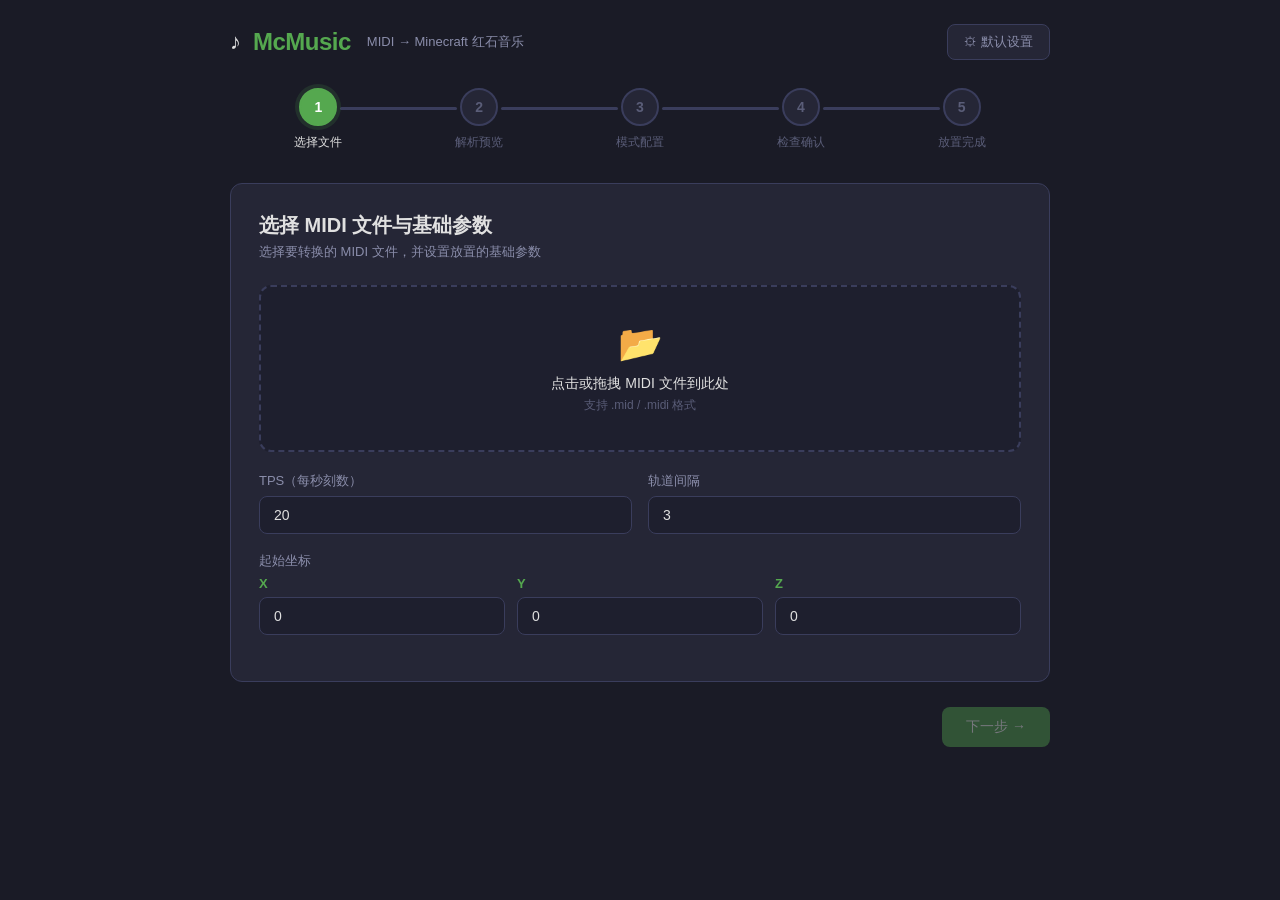
==== web/index.html @ c57c913d "perf&feat: 优化代码结构；增加Web端ui界面" ====
<!DOCTYPE html>
<html lang="zh-CN">
<head>
<meta charset="UTF-8">
<meta name="viewport" content="width=device-width, initial-scale=1.0">
<title>McMusic - MIDI 红石音乐生成器</title>
<style>
  :root {
    --bg: #1A1B26;
    --bg-card: #252636;
    --bg-hover: #2F3045;
    --bg-input: #1E1F2E;
    --primary: #55A84F;
    --primary-hover: #6BC465;
    --primary-dim: #3A7A36;
    --accent: #7AA2F7;
    --text: #E0E0E0;
    --text-secondary: #8A8DAA;
    --text-muted: #5A5D78;
    --border: #3A3D5C;
    --success: #9ECE6A;
    --warning: #E0AF68;
    --error: #F7768E;
    --radius: 12px;
    --radius-sm: 8px;
    --transition: all 0.25s cubic-bezier(0.4, 0, 0.2, 1);
  }

  * { margin: 0; padding: 0; box-sizing: border-box; }

  body {
    font-family: -apple-system, BlinkMacSystemFont, 'Segoe UI', 'PingFang SC', 'Microsoft YaHei', sans-serif;
    background: var(--bg);
    color: var(--text);
    min-height: 100vh;
    overflow-x: hidden;
  }

  .app {
    max-width: 860px;
    margin: 0 auto;
    padding: 24px 20px 40px;
  }

  /* ===== 顶部栏 ===== */
  .topbar {
    display: flex;
    align-items: center;
    justify-content: space-between;
    margin-bottom: 28px;
  }
  .topbar-left { display: flex; align-items: center; gap: 12px; }
  .logo {
    font-size: 24px;
    font-weight: 700;
    color: var(--primary);
    letter-spacing: -0.5px;
  }
  .logo-icon { font-size: 22px; }
  .subtitle {
    font-size: 13px;
    color: var(--text-secondary);
    margin-left: 4px;
  }
  .settings-btn {
    display: flex;
    align-items: center;
    gap: 6px;
    padding: 8px 16px;
    background: var(--bg-card);
    border: 1px solid var(--border);
    border-radius: var(--radius-sm);
    color: var(--text-secondary);
    font-size: 13px;
    cursor: pointer;
    transition: var(--transition);
  }
  .settings-btn:hover {
    background: var(--bg-hover);
    color: var(--text);
    border-color: var(--primary-dim);
  }

  /* ===== 步骤指示器 ===== */
  .stepper {
    display: flex;
    align-items: flex-start;
    justify-content: space-between;
    margin-bottom: 32px;
    padding: 0 8px;
    position: relative;
  }
  .step {
    display: flex;
    flex-direction: column;
    align-items: center;
    gap: 8px;
    flex: 1;
    position: relative;
    z-index: 2;
  }
  .step-circle {
    width: 38px;
    height: 38px;
    border-radius: 50%;
    display: flex;
    align-items: center;
    justify-content: center;
    font-size: 14px;
    font-weight: 600;
    background: var(--bg-card);
    border: 2px solid var(--border);
    color: var(--text-muted);
    transition: var(--transition);
    flex-shrink: 0;
    position: relative;
    z-index: 3;
  }
  .step.active .step-circle {
    background: var(--primary);
    border-color: var(--primary);
    color: #fff;
    box-shadow: 0 0 0 4px rgba(85, 168, 79, 0.15);
  }
  .step.completed .step-circle {
    background: var(--success);
    border-color: var(--success);
    color: var(--bg);
  }
  .step-label {
    font-size: 12px;
    color: var(--text-muted);
    text-align: center;
    transition: var(--transition);
    white-space: nowrap;
  }
  .step.active .step-label { color: var(--text); }
  .step.completed .step-label { color: var(--success); }

  /* 连接线 - 只在圆圈之间，不侵入圆圈 */
  .step-connector {
    position: absolute;
    top: 19px;
    left: calc(50% + 22px);
    right: calc(-50% + 22px);
    height: 3px;
    background: var(--border);
    border-radius: 2px;
    z-index: 1;
    overflow: hidden;
  }
  .step-connector-fill {
    height: 100%;
    width: 0%;
    background: var(--success);
    border-radius: 2px;
    transition: width 0.4s cubic-bezier(0.4, 0, 0.2, 1);
  }
  .step.completed .step-connector-fill { width: 100%; }

  /* ===== 内容卡片 ===== */
  .content-card {
    background: var(--bg-card);
    border-radius: var(--radius);
    border: 1px solid var(--border);
    padding: 28px;
    min-height: 380px;
    position: relative;
    overflow: hidden;
    animation: slideIn 0.35s cubic-bezier(0.4, 0, 0.2, 1);
  }
  @keyframes slideIn {
    from { opacity: 0; transform: translateX(24px); }
    to { opacity: 1; transform: translateX(0); }
  }
  .page-title {
    font-size: 20px;
    font-weight: 700;
    margin-bottom: 4px;
  }
  .page-desc {
    font-size: 13px;
    color: var(--text-secondary);
    margin-bottom: 24px;
  }

  /* ===== 表单元素 ===== */
  .form-group { margin-bottom: 18px; }
  .form-label {
    display: block;
    font-size: 13px;
    color: var(--text-secondary);
    margin-bottom: 6px;
    font-weight: 500;
  }
  .form-input {
    width: 100%;
    padding: 10px 14px;
    background: var(--bg-input);
    border: 1px solid var(--border);
    border-radius: var(--radius-sm);
    color: var(--text);
    font-size: 14px;
    transition: var(--transition);
    outline: none;
  }
  .form-input:focus {
    border-color: var(--primary);
    box-shadow: 0 0 0 3px rgba(85, 168, 79, 0.12);
  }
  .form-input::placeholder { color: var(--text-muted); }
  .form-row {
    display: grid;
    grid-template-columns: 1fr 1fr;
    gap: 16px;
  }
  .coord-row {
    display: flex;
    gap: 12px;
  }
  .coord-item { flex: 1; }
  .coord-item .form-label {
    display: flex;
    align-items: center;
    gap: 4px;
  }
  .coord-axis {
    color: var(--primary);
    font-weight: 700;
  }

  /* ===== 文件上传 ===== */
  .upload-zone {
    border: 2px dashed var(--border);
    border-radius: var(--radius);
    padding: 36px 24px;
    text-align: center;
    cursor: pointer;
    transition: var(--transition);
    background: var(--bg-input);
    margin-bottom: 20px;
  }
  .upload-zone:hover, .upload-zone.dragover {
    border-color: var(--primary);
    background: rgba(85, 168, 79, 0.05);
  }
  .upload-icon { font-size: 36px; margin-bottom: 10px; }
  .upload-text {
    font-size: 14px;
    color: var(--text);
    margin-bottom: 4px;
  }
  .upload-hint {
    font-size: 12px;
    color: var(--text-muted);
  }
  .file-info {
    display: flex;
    align-items: center;
    gap: 10px;
    padding: 12px 16px;
    background: var(--bg-input);
    border-radius: var(--radius-sm);
    border: 1px solid var(--border);
    margin-bottom: 20px;
  }
  .file-icon { font-size: 20px; }
  .file-name {
    flex: 1;
    font-size: 13px;
    color: var(--text);
    overflow: hidden;
    text-overflow: ellipsis;
    white-space: nowrap;
  }
  .file-size { font-size: 12px; color: var(--text-muted); }
  .file-remove {
    background: none;
    border: none;
    color: var(--text-muted);
    cursor: pointer;
    font-size: 16px;
    padding: 4px;
    transition: var(--transition);
  }
  .file-remove:hover { color: var(--error); }

  /* ===== 信息卡片 ===== */
  .info-cards {
    display: grid;
    grid-template-columns: 1fr 1fr;
    gap: 14px;
    margin-bottom: 20px;
  }
  .info-card {
    background: var(--bg-input);
    border-radius: var(--radius-sm);
    padding: 16px;
    border: 1px solid var(--border);
  }
  .info-card-title {
    font-size: 13px;
    font-weight: 600;
    margin-bottom: 10px;
    display: flex;
    align-items: center;
    gap: 6px;
  }
  .info-card-title.midi { color: var(--accent); }
  .info-card-title.block { color: var(--primary); }
  .info-row {
    display: flex;
    justify-content: space-between;
    font-size: 12px;
    padding: 3px 0;
  }
  .info-row-label { color: var(--text-secondary); }
  .info-row-value { color: var(--text); font-weight: 500; }

  /* ===== 模式选择 ===== */
  .mode-cards {
    display: grid;
    grid-template-columns: 1fr 1fr;
    gap: 14px;
    margin-bottom: 16px;
  }
  .mode-card {
    background: var(--bg-input);
    border: 2px solid var(--border);
    border-radius: var(--radius-sm);
    padding: 18px;
    cursor: pointer;
    transition: var(--transition);
  }
  .mode-card:hover {
    border-color: var(--primary-dim);
    background: var(--bg-hover);
  }
  .mode-card.selected {
    border-color: var(--primary);
    background: rgba(85, 168, 79, 0.08);
  }
  .mode-card-title {
    font-size: 15px;
    font-weight: 600;
    margin-bottom: 6px;
    display: flex;
    align-items: center;
    gap: 8px;
  }
  .mode-card.selected .mode-card-title { color: var(--primary); }
  .mode-card-desc {
    font-size: 12px;
    color: var(--text-muted);
    line-height: 1.5;
  }

  /* ===== 开关 ===== */
  .switch-row {
    display: flex;
    align-items: center;
    justify-content: space-between;
    padding: 10px 0;
  }
  .switch-label {
    font-size: 13px;
    color: var(--text-secondary);
  }
  .switch {
    position: relative;
    width: 42px;
    height: 24px;
    background: var(--border);
    border-radius: 12px;
    cursor: pointer;
    transition: var(--transition);
    flex-shrink: 0;
  }
  .switch.on { background: var(--primary); }
  .switch-knob {
    position: absolute;
    top: 3px;
    left: 3px;
    width: 18px;
    height: 18px;
    background: #fff;
    border-radius: 50%;
    transition: var(--transition);
  }
  .switch.on .switch-knob { left: 21px; }

  /* ===== 检查列表 ===== */
  .check-list {
    background: var(--bg-input);
    border-radius: var(--radius-sm);
    border: 1px solid var(--border);
    padding: 8px 16px;
    margin-bottom: 16px;
  }
  .check-item {
    display: flex;
    align-items: center;
    gap: 10px;
    padding: 10px 0;
    border-bottom: 1px solid var(--border);
  }
  .check-item:last-child { border-bottom: none; }
  .check-icon {
    width: 22px;
    height: 22px;
    display: flex;
    align-items: center;
    justify-content: center;
    font-size: 14px;
    flex-shrink: 0;
  }
  .check-icon.pending { color: var(--warning); animation: pulse 1.2s infinite; }
  .check-icon.success { color: var(--success); }
  .check-icon.error { color: var(--error); }
  .check-icon.skip { color: var(--text-muted); }
  @keyframes pulse {
    0%, 100% { opacity: 1; }
    50% { opacity: 0.4; }
  }
  .check-name {
    flex: 1;
    font-size: 13px;
    color: var(--text-secondary);
  }
  .check-item.done .check-name { color: var(--text); }
  .check-detail { font-size: 11px; color: var(--text-muted); }

  /* ===== 摘要卡 ===== */
  .summary-card {
    background: var(--bg-input);
    border-radius: var(--radius-sm);
    border: 1px solid var(--border);
    padding: 14px 16px;
    margin-bottom: 16px;
  }
  .summary-title {
    font-size: 13px;
    font-weight: 600;
    color: var(--primary);
    margin-bottom: 8px;
  }
  .summary-row {
    display: flex;
    font-size: 12px;
    padding: 2px 0;
  }
  .summary-label { color: var(--text-secondary); width: 90px; flex-shrink: 0; }
  .summary-value { color: var(--text); }

  /* ===== 进度 ===== */
  .progress-bar {
    width: 100%;
    height: 10px;
    background: var(--bg-input);
    border-radius: 5px;
    overflow: hidden;
    margin-bottom: 8px;
  }
  .progress-fill {
    height: 100%;
    background: linear-gradient(90deg, var(--primary), var(--success));
    border-radius: 5px;
    width: 0%;
    transition: width 0.3s ease;
  }
  .progress-text {
    text-align: right;
    font-size: 13px;
    font-weight: 600;
    color: var(--primary);
    margin-bottom: 18px;
  }

  /* ===== 日志 ===== */
  .log-box {
    background: #0D0E16;
    border-radius: var(--radius-sm);
    border: 1px solid var(--border);
    padding: 12px 14px;
    height: 180px;
    overflow-y: auto;
    font-family: 'Consolas', 'Monaco', monospace;
    font-size: 12px;
    line-height: 1.6;
    margin-bottom: 16px;
  }
  .log-line { color: var(--text-secondary); }
  .log-line.info { color: var(--accent); }
  .log-line.success { color: var(--success); }
  .log-line.error { color: var(--error); }
  .log-line.warn { color: var(--warning); }
  .log-box::-webkit-scrollbar { width: 6px; }
  .log-box::-webkit-scrollbar-track { background: transparent; }
  .log-box::-webkit-scrollbar-thumb { background: var(--border); border-radius: 3px; }

  /* ===== 结果卡 ===== */
  .result-card {
    background: rgba(158, 206, 106, 0.08);
    border: 1px solid var(--success);
    border-radius: var(--radius-sm);
    padding: 16px;
    margin-bottom: 16px;
    animation: fadeIn 0.4s ease;
  }
  .result-card.error {
    background: rgba(247, 118, 142, 0.08);
    border-color: var(--error);
  }
  @keyframes fadeIn {
    from { opacity: 0; transform: translateY(8px); }
    to { opacity: 1; transform: translateY(0); }
  }
  .result-title {
    font-size: 15px;
    font-weight: 600;
    color: var(--success);
    margin-bottom: 8px;
  }
  .result-card.error .result-title { color: var(--error); }
  .result-text {
    font-size: 13px;
    color: var(--text-secondary);
    line-height: 1.6;
  }

  /* ===== 加载状态 ===== */
  .loading-state {
    display: flex;
    flex-direction: column;
    align-items: center;
    justify-content: center;
    padding: 40px 20px;
  }
  .spinner {
    width: 36px;
    height: 36px;
    border: 3px solid var(--border);
    border-top-color: var(--primary);
    border-radius: 50%;
    animation: spin 0.8s linear infinite;
    margin-bottom: 14px;
  }
  @keyframes spin { to { transform: rotate(360deg); } }
  .loading-text {
    font-size: 14px;
    color: var(--text-secondary);
  }

  /* ===== 底部导航 ===== */
  .nav-bar {
    display: flex;
    justify-content: space-between;
    align-items: center;
    margin-top: 24px;
  }
  .btn {
    padding: 11px 24px;
    border-radius: var(--radius-sm);
    font-size: 14px;
    font-weight: 500;
    cursor: pointer;
    transition: var(--transition);
    border: none;
    display: inline-flex;
    align-items: center;
    gap: 6px;
  }
  .btn-secondary {
    background: var(--bg-card);
    color: var(--text);
    border: 1px solid var(--border);
  }
  .btn-secondary:hover:not(:disabled) {
    background: var(--bg-hover);
    border-color: var(--text-muted);
  }
  .btn-primary {
    background: var(--primary);
    color: #fff;
  }
  .btn-primary:hover:not(:disabled) {
    background: var(--primary-hover);
    transform: translateY(-1px);
    box-shadow: 0 4px 12px rgba(85, 168, 79, 0.3);
  }
  .btn:disabled {
    opacity: 0.4;
    cursor: not-allowed;
  }

  /* ===== 设置抽屉 ===== */
  .drawer-overlay {
    position: fixed;
    inset: 0;
    background: rgba(0, 0, 0, 0.5);
    z-index: 100;
    opacity: 0;
    visibility: hidden;
    transition: var(--transition);
  }
  .drawer-overlay.open {
    opacity: 1;
    visibility: visible;
  }
  .drawer {
    position: fixed;
    top: 0;
    right: 0;
    width: 400px;
    max-width: 90vw;
    height: 100vh;
    background: var(--bg-card);
    border-left: 1px solid var(--border);
    z-index: 101;
    transform: translateX(100%);
    transition: transform 0.3s cubic-bezier(0.4, 0, 0.2, 1);
    display: flex;
    flex-direction: column;
  }
  .drawer.open { transform: translateX(0); }
  .drawer-header {
    display: flex;
    align-items: center;
    justify-content: space-between;
    padding: 20px 24px;
    border-bottom: 1px solid var(--border);
  }
  .drawer-title {
    font-size: 18px;
    font-weight: 700;
  }
  .drawer-close {
    background: none;
    border: none;
    color: var(--text-muted);
    font-size: 22px;
    cursor: pointer;
    padding: 4px 8px;
    transition: var(--transition);
  }
  .drawer-close:hover { color: var(--text); }
  .drawer-body {
    flex: 1;
    overflow-y: auto;
    padding: 20px 24px;
  }
  .drawer-footer {
    padding: 16px 24px;
    border-top: 1px solid var(--border);
    display: flex;
    gap: 10px;
  }
  .settings-section {
    margin-bottom: 24px;
  }
  .settings-section-title {
    font-size: 12px;
    font-weight: 600;
    color: var(--primary);
    text-transform: uppercase;
    letter-spacing: 0.5px;
    margin-bottom: 12px;
  }

  /* ===== 提示 ===== */
  .toast {
    position: fixed;
    bottom: 24px;
    left: 50%;
    transform: translateX(-50%) translateY(20px);
    background: var(--bg-card);
    border: 1px solid var(--border);
    border-radius: var(--radius-sm);
    padding: 12px 20px;
    font-size: 13px;
    color: var(--text);
    z-index: 200;
    opacity: 0;
    transition: var(--transition);
    box-shadow: 0 8px 24px rgba(0, 0, 0, 0.3);
  }
  .toast.show {
    opacity: 1;
    transform: translateX(-50%) translateY(0);
  }
  .toast.success { border-color: var(--success); }
  .toast.error { border-color: var(--error); }

  .hidden { display: none !important; }
</style>
</head>
<body>

<div class="app">
  <!-- 顶部栏 -->
  <div class="topbar">
    <div class="topbar-left">
      <span class="logo-icon">♪</span>
      <span class="logo">McMusic</span>
      <span class="subtitle">MIDI → Minecraft 红石音乐</span>
    </div>
    <button class="settings-btn" onclick="openDrawer()">
      ⚙ 默认设置
    </button>
  </div>

  <!-- 步骤指示器 -->
  <div class="stepper" id="stepper"></div>

  <!-- 内容区 -->
  <div id="content"></div>

  <!-- 底部导航 -->
  <div class="nav-bar">
    <button class="btn btn-secondary" id="prevBtn" onclick="prevStep()" style="visibility:hidden">← 上一步</button>
    <button class="btn btn-primary" id="nextBtn" onclick="nextStep()">下一步 →</button>
  </div>
</div>

<!-- 设置抽屉 -->
<div class="drawer-overlay" id="drawerOverlay" onclick="closeDrawer()"></div>
<div class="drawer" id="drawer">
  <div class="drawer-header">
    <span class="drawer-title">⚙ 默认设置</span>
    <button class="drawer-close" onclick="closeDrawer()">×</button>
  </div>
  <div class="drawer-body" id="drawerBody"></div>
  <div class="drawer-footer">
    <button class="btn btn-secondary" style="flex:1" onclick="resetDefaults()">重置</button>
    <button class="btn btn-primary" style="flex:1" onclick="saveDefaults()">保存</button>
  </div>
</div>

<!-- Toast -->
<div class="toast" id="toast"></div>

<script>
// ===================== 状态管理 =====================
const STEPS = ['选择文件', '解析预览', '模式配置', '检查确认', '放置完成'];
const DEFAULT_CONFIG = {
  tps: 20.0, track_gap: 3, sx: 0, sy: 0, sz: 0,
  place_mode: 'rcon', auto_confirm: false,
  rcon_host: '127.0.0.1', rcon_port: 25575, rcon_pwd: '', rcon_auto_unload: true,
  mcfunction_output: 'output.mcfunction'
};

let state = {
  step: 0,
  config: { ...DEFAULT_CONFIG },
  file: null,
  parseResultMap: new Map(),
  parseHash: null,
  midiIsParsed: false,
  placeMode: 'rcon',
  checks: [],
  progress: 0,
  logs: []
};

// 加载 localStorage
function loadConfig() {
  try {
    const saved = localStorage.getItem('mcmusic_defaults');
    if (saved) state.config = { ...DEFAULT_CONFIG, ...JSON.parse(saved) };
  } catch(e) {}
}
loadConfig();

// ===================== 步骤指示器 =====================
function renderStepper() {
  const el = document.getElementById('stepper');
  el.innerHTML = STEPS.map((label, i) => `
    <div class="step ${i < state.step ? 'completed' : ''} ${i === state.step ? 'active' : ''}">
      <div class="step-circle">${i < state.step ? '✓' : i + 1}</div>
      <div class="step-label">${label}</div>
      ${i < STEPS.length - 1 ? '<div class="step-connector"><div class="step-connector-fill"></div></div>' : ''}
    </div>
  `).join('');
}

// ===================== 页面渲染 =====================
function renderPage() {
  const content = document.getElementById('content');
  content.innerHTML = '';
  const card = document.createElement('div');
  card.className = 'content-card';

  switch(state.step) {
    case 0: card.innerHTML = renderStep1(); break;
    case 1: card.innerHTML = renderStep2(); break;
    case 2: card.innerHTML = renderStep3(); break;
    case 3: card.innerHTML = renderStep4(); break;
    case 4: card.innerHTML = renderStep5(); break;
  }
  content.appendChild(card);

  // 页面特定的初始化
  if (state.step === 0) initStep1();
  if (state.step === 1) initStep2();
  if (state.step === 4) initStep5();

  updateNavButtons();
}

function updateNavButtons() {
  const prev = document.getElementById('prevBtn');
  const next = document.getElementById('nextBtn');
  prev.style.visibility = state.step === 0 ? 'hidden' : 'visible';

  if (state.step === STEPS.length - 1) {
    next.textContent = '完成';
    next.disabled = false;
  } else if (state.step === 3) {
    next.textContent = '开始放置 →';
    next.disabled = !state.checks.every(c => c.status !== 'pending');
  } else if (state.step === 0) {
    next.textContent = '下一步 →';
    next.disabled = !state.file;
  } else {
    next.textContent = '下一步 →';
    next.disabled = false;
  }
}

// ===================== 步骤1：文件选择 =====================
function renderStep1() {
  state.midiIsParsed = false;
  const c = state.config;
  return `
    <div class="page-title">选择 MIDI 文件与基础参数</div>
    <div class="page-desc">选择要转换的 MIDI 文件，并设置放置的基础参数</div>

    <div id="uploadArea">
      ${state.file ? `
        <div class="file-info">
          <span class="file-icon">🎵</span>
          <span class="file-name">${state.file.name}</span>
          <span class="file-size">${formatSize(state.file.size)}</span>
          <button class="file-remove" onclick="removeFile()">×</button>
        </div>
      ` : `
        <div class="upload-zone" id="dropZone" onclick="document.getElementById('fileInput').click()">
          <div class="upload-icon">📂</div>
          <div class="upload-text">点击或拖拽 MIDI 文件到此处</div>
          <div class="upload-hint">支持 .mid / .midi 格式</div>
        </div>
        <input type="file" id="fileInput" accept=".mid,.midi" style="display:none">
      `}
    </div>

    <div class="form-row">
      <div class="form-group">
        <label class="form-label">TPS（每秒刻数）</label>
        <input class="form-input" type="number" step="0.1" value="${c.tps}" id="inputTps">
      </div>
      <div class="form-group">
        <label class="form-label">轨道间隔</label>
        <input class="form-input" type="number" value="${c.track_gap}" id="inputTrackGap">
      </div>
    </div>

    <div class="form-group">
      <label class="form-label">起始坐标</label>
      <div class="coord-row">
        <div class="coord-item">
          <label class="form-label"><span class="coord-axis">X</span></label>
          <input class="form-input" type="number" value="${c.sx}" id="inputSx">
        </div>
        <div class="coord-item">
          <label class="form-label"><span class="coord-axis">Y</span></label>
          <input class="form-input" type="number" value="${c.sy}" id="inputSy">
        </div>
        <div class="coord-item">
          <label class="form-label"><span class="coord-axis">Z</span></label>
          <input class="form-input" type="number" value="${c.sz}" id="inputSz">
        </div>
      </div>
    </div>
  `;
}

function initStep1() {
  const dropZone = document.getElementById('dropZone');
  const fileInput = document.getElementById('fileInput');
  if (fileInput) {
    fileInput.addEventListener('change', (e) => {
      if (e.target.files[0]) handleFile(e.target.files[0]);
    });
  }
  if (dropZone) {
    dropZone.addEventListener('dragover', (e) => {
      e.preventDefault();
      dropZone.classList.add('dragover');
    });
    dropZone.addEventListener('dragleave', () => dropZone.classList.remove('dragover'));
    dropZone.addEventListener('drop', (e) => {
      e.preventDefault();
      dropZone.classList.remove('dragover');
      if (e.dataTransfer.files[0]) handleFile(e.dataTransfer.files[0]);
    });
  }
}

function handleFile(file) {
  if (!file.name.match(/\.(mid|midi)$/i)) {
    showToast('请选择 .mid 或 .midi 文件', 'error');
    return;
  }
  state.file = file;
  renderPage();
}

function removeFile() {
  state.file = null;
  renderPage();
}

// ===================== 步骤2：解析预览 =====================
function renderStep2() {
  if (!state.midiIsParsed) {
    return `
      <div class="page-title">解析预览与模式选择</div>
      <div class="page-desc">正在解析 MIDI 文件，请稍候...</div>
      <div class="loading-state">
        <div class="spinner"></div>
        <div class="loading-text">正在解析 MIDI 文件...</div>
      </div>
    `;
  }
  const r = state.parseResultMap.get(state.parseHash);
  return `
    <div class="page-title">解析预览与模式选择</div>
    <div class="page-desc">查看 MIDI 解析结果和方块统计，选择放置模式</div>

    <div class="info-cards">
      <div class="info-card">
        <div class="info-card-title midi">🎵 MIDI 信息</div>
        <div class="info-row"><span class="info-row-label">音乐时长</span><span class="info-row-value">${r.duration} 秒</span></div>
        <div class="info-row"><span class="info-row-label">轨道数</span><span class="info-row-value">${r.tracks}</span></div>
        <div class="info-row"><span class="info-row-label">PPQN</span><span class="info-row-value">${r.ppqn}</span></div>
      </div>
      <div class="info-card">
        <div class="info-card-title block">🧱 方块统计</div>
        <div class="info-row"><span class="info-row-label">方块数量</span><span class="info-row-value">${r.block_count}</span></div>
        <div class="info-row"><span class="info-row-label">起始坐标</span><span class="info-row-value">(${r.start_x}, ${r.start_y}, ${r.start_z})</span></div>
        <div class="info-row"><span class="info-row-label">终点坐标</span><span class="info-row-value">(${r.end_x}, ${r.end_y}, ${r.end_z})</span></div>
      </div>
    </div>

    <div class="form-label" style="margin-bottom:10px">选择放置模式</div>
    <div class="mode-cards">
      <div class="mode-card ${state.placeMode === 'rcon' ? 'selected' : ''}" onclick="selectMode('rcon')">
        <div class="mode-card-title">🖥 RCON 在线放置</div>
        <div class="mode-card-desc">直接连接 Minecraft 服务器，在线实时放置方块</div>
      </div>
      <div class="mode-card ${state.placeMode === 'mcfunction' ? 'selected' : ''}" onclick="selectMode('mcfunction')">
        <div class="mode-card-title">📄 mcfunction 导出</div>
        <div class="mode-card-desc">导出为 .mcfunction 文件，手动在游戏中执行</div>
      </div>
    </div>
  `;
}

async function initStep2() {
  if (state.midiIsParsed) return ;
  console.log('开始解析 MIDI 文件');

  const c = state.config;
  const formData = new FormData();
  formData.append("file", state.file);
  formData.append("tps", c.tps);
  formData.append("sx", c.sx);
  formData.append("sy", c.sy);
  formData.append("sz", c.sz);
  formData.append("track_gap", c.track_gap);

  state.parseHash = await hashFormData(formData);

  if (state.parseResultMap.size > 0 && state.parseResultMap.has(state.parseHash)) {
    state.midiIsParsed = true;
    console.log('使用缓存结果');
    renderPage();
    return ;
  }

  fetch("/api/parse", {
    method: "POST",
    body: formData
  })
    .then(response => {
      if (response.ok) {
        return response.json();
      } else {
          showToast('Midi文件解析失败, 请重试。', 'error');
        throw new Error("请求失败");
      }
    })
    .then(data => {
      state.midiIsParsed = true;
      state.parseResultMap.set(state.parseHash, {
          start_x: data.start_x,
          start_y: data.start_y,
          start_z: data.start_z,
          end_x: data.end_x,
          end_y: data.end_y,
          end_z: data.end_z,
          duration: data.duration,
          tracks: data.tracks,
          ppqn: data.ppqn,
          block_count: data.block_count
      });
      renderPage();
    })
    .catch(error => {
      showToast(error.message, 'error');
    });
}

function selectMode(mode) {
  state.placeMode = mode;
  state.config.place_mode = mode;
  renderPage();
}

// ===================== 步骤3：模式配置 =====================
function renderStep3() {
  const c = state.config;
  if (state.placeMode === 'rcon') {
    return `
      <div class="page-title">RCON 连接配置</div>
      <div class="page-desc">配置 Minecraft 服务器的 RCON 连接参数</div>
      <div class="form-group">
        <label class="form-label">服务器地址</label>
        <input class="form-input" value="${c.rcon_host}" id="inputRconHost">
      </div>
      <div class="form-row">
        <div class="form-group">
          <label class="form-label">RCON 端口</label>
          <input class="form-input" type="number" value="${c.rcon_port}" id="inputRconPort">
        </div>
        <div class="form-group">
          <label class="form-label">RCON 密码</label>
          <input class="form-input" type="password" value="${c.rcon_pwd}" id="inputRconPwd">
        </div>
      </div>
      <div class="switch-row">
        <span class="switch-label">放置后自动卸载区块</span>
        <div class="switch ${c.rcon_auto_unload ? 'on' : ''}" onclick="toggleSwitch('rcon_auto_unload')">
          <div class="switch-knob"></div>
        </div>
      </div>
    `;
  } else {
    return `
      <div class="page-title">mcfunction 导出配置</div>
      <div class="page-desc">配置导出文件的参数</div>
      <div class="form-group">
        <label class="form-label">输出文件名</label>
        <input class="form-input" value="${c.mcfunction_output}" id="inputMcfunctionOutput">
      </div>
      <div style="font-size:12px;color:var(--text-muted);margin-top:8px">
        💡 文件将保存在项目 data/temp/ 目录下
      </div>
    `;
  }
}

function toggleSwitch(key) {
  state.config[key] = !state.config[key];
  renderPage();
}

// ===================== 步骤4：检查确认 =====================
function renderStep4() {
  const checksHTML = state.checks.map(c => `
    <div class="check-item ${c.status !== 'pending' ? 'done' : ''}">
      <div class="check-icon ${c.status}">
        ${c.status === 'pending' ? '⏳' : c.status === 'success' ? '✅' : c.status === 'error' ? '❌' : '⏭'}
      </div>
      <span class="check-name">${c.name}</span>
      ${c.detail ? `<span class="check-detail">${c.detail}</span>` : ''}
    </div>
  `).join('');

  const r = state.parseResultMap || {};
  return `
    <div class="page-title">前置检查与确认</div>
    <div class="page-desc">系统将检查放置条件，请确认后开始放置</div>

    <div class="check-list">${checksHTML}</div>

    <div class="summary-card">
      <div class="summary-title">📋 放置摘要</div>
      <div class="summary-row"><span class="summary-label">文件</span><span class="summary-value">${state.file ? state.file.name : '--'}</span></div>
      <div class="summary-row"><span class="summary-label">模式</span><span class="summary-value">${state.placeMode === 'rcon' ? 'RCON 在线放置' : 'mcfunction 导出'}</span></div>
      <div class="summary-row"><span class="summary-label">方块数量</span><span class="summary-value">${r.block_count || '--'}</span></div>
      <div class="summary-row"><span class="summary-label">TPS</span><span class="summary-value">${state.config.tps}</span></div>
    </div>

    <div class="switch-row">
      <span class="switch-label">自动确认（跳过此步骤直接放置）</span>
      <div class="switch ${state.config.auto_confirm ? 'on' : ''}" onclick="toggleSwitch('auto_confirm')">
        <div class="switch-knob"></div>
      </div>
    </div>
  `;
}

function runChecks() {
  state.checks = [
    { name: 'MIDI 文件解析', status: 'pending', detail: '' },
    { name: '方块序列生成', status: 'pending', detail: '' },
    { name: 'RCON 服务器连接', status: 'pending', detail: '' },
    { name: '放置区域可用性', status: 'pending', detail: '' }
  ];
  renderPage();

  const checks = state.checks;
  checks.forEach((check, i) => {
    setTimeout(() => {
      if (i === 2 && state.placeMode === 'mcfunction') {
        check.status = 'skip';
        check.detail = 'mcfunction 模式无需连接';
      } else {
        check.status = 'success';
      }
      renderPage();
    }, 600 * (i + 1));
  });
}

// ===================== 步骤5：放置进度 =====================
function renderStep5() {
  return `
    <div class="page-title">放置进度</div>
    <div class="page-desc" id="step5Subtitle">正在放置方块，请稍候...</div>

    <div class="progress-bar"><div class="progress-fill" id="progressFill" style="width:${state.progress}%"></div></div>
    <div class="progress-text" id="progressText">${state.progress.toFixed(1)}%</div>

    <div class="form-label" style="margin-bottom:8px">运行日志</div>
    <div class="log-box" id="logBox">
      ${state.logs.map(l => `<div class="log-line ${l.type}">[${l.time}] ${l.msg}</div>`).join('')}
    </div>

    <div id="resultArea"></div>
  `;
}

function initStep5() {
  state.progress = 0;
  state.logs = [];
  startPlacement();
}

function startPlacement() {
  const total = state.parseResultMap ? state.parseResultMap.block_count : 1000;
  addLog('info', `连接服务器 ${state.config.rcon_host}:${state.config.rcon_port}...`);

  setTimeout(() => {
    addLog('success', '连接成功，开始放置方块...');
    addLog('info', `共 ${total} 个方块待放置`);

    let placed = 0;
    const interval = setInterval(() => {
      const batch = Math.floor(Math.random() * 80) + 20;
      placed = Math.min(placed + batch, total);
      state.progress = (placed / total) * 100;

      document.getElementById('progressFill').style.width = state.progress + '%';
      document.getElementById('progressText').textContent = state.progress.toFixed(1) + '%';

      if (placed % 200 < batch) {
        addLog('info', `已放置 ${placed}/${total} (${state.progress.toFixed(1)}%)`);
      }

      if (placed >= total) {
        clearInterval(interval);
        finishPlacement(total);
      }
    }, 150);
  }, 800);
}

function finishPlacement(total) {
  addLog('success', `所有方块放置完成！共 ${total} 个`);
  document.getElementById('step5Subtitle').textContent = '✅ 放置完成！';
  document.getElementById('step5Subtitle').style.color = 'var(--success)';

  const elapsed = (Math.random() * 30 + 10).toFixed(1);
  document.getElementById('resultArea').innerHTML = `
    <div class="result-card">
      <div class="result-title">🎉 放置成功</div>
      <div class="result-text">
        成功放置 ${total} 个方块<br>
        耗时：${elapsed} 秒<br>
        起始坐标：(${state.config.sx}, ${state.config.sy}, ${state.config.sz})
      </div>
    </div>
  `;
  updateNavButtons();
}

function addLog(type, msg) {
  const now = new Date();
  const time = `${now.getHours().toString().padStart(2,'0')}:${now.getMinutes().toString().padStart(2,'0')}:${now.getSeconds().toString().padStart(2,'0')}`;
  state.logs.push({ type, msg, time });
  const logBox = document.getElementById('logBox');
  if (logBox) {
    logBox.innerHTML += `<div class="log-line ${type}">[${time}] ${msg}</div>`;
    logBox.scrollTop = logBox.scrollHeight;
  }
}

// ===================== 导航 =====================
function nextStep() {
  if (state.step === STEPS.length - 1) {
    // 完成，重置
    state.step = 0;
    state.file = null;
    state.parseResultMap = null;
    state.checks = [];
    state.progress = 0;
    state.logs = [];
    renderStepper();
    renderPage();
    return;
  }

  // 收集当前步骤的输入
  collectInputs();

  if (state.step === 0 && !state.file) {
    showToast('请先选择 MIDI 文件', 'error');
    return;
  }

  state.step++;
  renderStepper();
  renderPage();

  if (state.step === 3) runChecks();
}

function prevStep() {
  if (state.step > 0) {
    collectInputs();
    state.step--;
    renderStepper();
    renderPage();
  }
}

function collectInputs() {
  const getVal = (id) => document.getElementById(id)?.value;
  if (state.step === 0) {
    state.config.tps = parseFloat(getVal('inputTps')) || 20;
    state.config.track_gap = parseInt(getVal('inputTrackGap')) || 3;
    state.config.sx = parseInt(getVal('inputSx')) || 0;
    state.config.sy = parseInt(getVal('inputSy')) || 0;
    state.config.sz = parseInt(getVal('inputSz')) || 0;
  }
  if (state.step === 2 && state.placeMode === 'rcon') {
    state.config.rcon_host = getVal('inputRconHost') || '127.0.0.1';
    state.config.rcon_port = parseInt(getVal('inputRconPort')) || 25575;
    state.config.rcon_pwd = getVal('inputRconPwd') || '';
  }
  if (state.step === 2 && state.placeMode === 'mcfunction') {
    state.config.mcfunction_output = getVal('inputMcfunctionOutput') || 'output.mcfunction';
  }
}

// ===================== 设置抽屉 =====================
function openDrawer() {
  document.getElementById('drawer').classList.add('open');
  document.getElementById('drawerOverlay').classList.add('open');
  renderDrawer();
}

function closeDrawer() {
  document.getElementById('drawer').classList.remove('open');
  document.getElementById('drawerOverlay').classList.remove('open');
}

function renderDrawer() {
  const c = state.config;
  document.getElementById('drawerBody').innerHTML = `
    <div class="settings-section">
      <div class="settings-section-title">通用参数</div>
      <div class="form-group">
        <label class="form-label">TPS（每秒刻数）</label>
        <input class="form-input" type="number" step="0.1" value="${c.tps}" id="setTps">
      </div>
      <div class="form-group">
        <label class="form-label">轨道间隔</label>
        <input class="form-input" type="number" value="${c.track_gap}" id="setTrackGap">
      </div>
      <div class="form-group">
        <label class="form-label">起始坐标 X / Y / Z</label>
        <div class="coord-row">
          <input class="form-input" type="number" value="${c.sx}" id="setSx">
          <input class="form-input" type="number" value="${c.sy}" id="setSy">
          <input class="form-input" type="number" value="${c.sz}" id="setSz">
        </div>
      </div>
    </div>

    <div class="settings-section">
      <div class="settings-section-title">放置模式</div>
      <div class="mode-cards" style="grid-template-columns:1fr">
        <div class="mode-card ${c.place_mode === 'rcon' ? 'selected' : ''}" onclick="setDefaultMode('rcon')" style="padding:12px">
          <div class="mode-card-title" style="font-size:13px">🖥 RCON 在线放置</div>
        </div>
        <div class="mode-card ${c.place_mode === 'mcfunction' ? 'selected' : ''}" onclick="setDefaultMode('mcfunction')" style="padding:12px">
          <div class="mode-card-title" style="font-size:13px">📄 mcfunction 导出</div>
        </div>
      </div>
      <div class="switch-row">
        <span class="switch-label">自动确认放置</span>
        <div class="switch ${c.auto_confirm ? 'on' : ''}" onclick="setDefaultSwitch('auto_confirm')">
          <div class="switch-knob"></div>
        </div>
      </div>
    </div>

    <div class="settings-section">
      <div class="settings-section-title">RCON 连接</div>
      <div class="form-group">
        <label class="form-label">服务器地址</label>
        <input class="form-input" value="${c.rcon_host}" id="setRconHost">
      </div>
      <div class="form-row">
        <div class="form-group">
          <label class="form-label">端口</label>
          <input class="form-input" type="number" value="${c.rcon_port}" id="setRconPort">
        </div>
        <div class="form-group">
          <label class="form-label">密码</label>
          <input class="form-input" type="password" value="${c.rcon_pwd}" id="setRconPwd">
        </div>
      </div>
      <div class="switch-row">
        <span class="switch-label">自动卸载区块</span>
        <div class="switch ${c.rcon_auto_unload ? 'on' : ''}" onclick="setDefaultSwitch('rcon_auto_unload')">
          <div class="switch-knob"></div>
        </div>
      </div>
    </div>

    <div class="settings-section">
      <div class="settings-section-title">mcfunction 导出</div>
      <div class="form-group">
        <label class="form-label">输出文件名</label>
        <input class="form-input" value="${c.mcfunction_output}" id="setMcfunctionOutput">
      </div>
    </div>
  `;
}

function setDefaultMode(mode) {
  state.config.place_mode = mode;
  renderDrawer();
}

function setDefaultSwitch(key) {
  state.config[key] = !state.config[key];
  renderDrawer();
}

function saveDefaults() {
  const getVal = (id) => document.getElementById(id)?.value;
  state.config.tps = parseFloat(getVal('setTps')) || 20;
  state.config.track_gap = parseInt(getVal('setTrackGap')) || 3;
  state.config.sx = parseInt(getVal('setSx')) || 0;
  state.config.sy = parseInt(getVal('setSy')) || 0;
  state.config.sz = parseInt(getVal('setSz')) || 0;
  state.config.rcon_host = getVal('setRconHost') || '127.0.0.1';
  state.config.rcon_port = parseInt(getVal('setRconPort')) || 25575;
  state.config.rcon_pwd = getVal('setRconPwd') || '';
  state.config.mcfunction_output = getVal('setMcfunctionOutput') || 'output.mcfunction';

  localStorage.setItem('mcmusic_defaults', JSON.stringify(state.config));
  closeDrawer();
  showToast('默认设置已保存', 'success');
  renderPage();
}

function resetDefaults() {
  state.config = { ...DEFAULT_CONFIG };
  localStorage.removeItem('mcmusic_defaults');
  renderDrawer();
  showToast('已重置为默认值', 'success');
}

// ===================== 工具函数 =====================
function formatSize(bytes) {
  if (bytes < 1024) return bytes + ' B';
  if (bytes < 1024 * 1024) return (bytes / 1024).toFixed(1) + ' KB';
  return (bytes / 1024 / 1024).toFixed(1) + ' MB';
}

/**
 * 计算包含文件的 FormData 完整哈希（SHA-256）
 */
async function hashFormData(formData, options = {}) {
  const {
    sort = false,
    includeFileName = false,
    algorithm = 'SHA-256'
  } = options;

  const items = [];

  // 遍历所有条目（包含同名多值）
  for (const [key, value] of formData.entries()) {
    if (value instanceof File || value instanceof Blob) {
      // 二进制内容：计算文件内容哈希
      const buffer = await value.arrayBuffer();
      const hashBuffer = await crypto.subtle.digest(algorithm, buffer);
      const hashHex = Array.from(new Uint8Array(hashBuffer))
        .map(b => b.toString(16).padStart(2, '0'))
        .join('');

      // 可选：将文件名纳入哈希
      const namePart = includeFileName && value.name ? `:${value.name}` : '';
      items.push([key, `file:${hashHex}${namePart}`]);
    } else {
      // 文本字段：带类型标记避免和文件哈希混淆
      items.push([key, `text:${value}`]);
    }
  }

  // 可选排序
  if (sort) {
    items.sort((a, b) => {
      if (a[0] !== b[0]) return a[0].localeCompare(b[0]);
      return a[1].localeCompare(b[1]);
    });
  }

  // 拼接成最终字符串，计算总哈希
  const finalStr = items.map(([k, v]) => `${k}=${v}`).join('&');
  const encoder = new TextEncoder();
  const finalBuffer = await crypto.subtle.digest(algorithm, encoder.encode(finalStr));

  return Array.from(new Uint8Array(finalBuffer))
    .map(b => b.toString(16).padStart(2, '0'))
    .join('');
}


function showToast(msg, type = '') {
  const toast = document.getElementById('toast');
  toast.textContent = msg;
  toast.className = 'toast ' + type;
  setTimeout(() => toast.classList.add('show'), 10);
  setTimeout(() => toast.classList.remove('show'), 2500);
}

// ===================== 初始化 =====================
renderStepper();
renderPage();
</script>
</body>
</html>
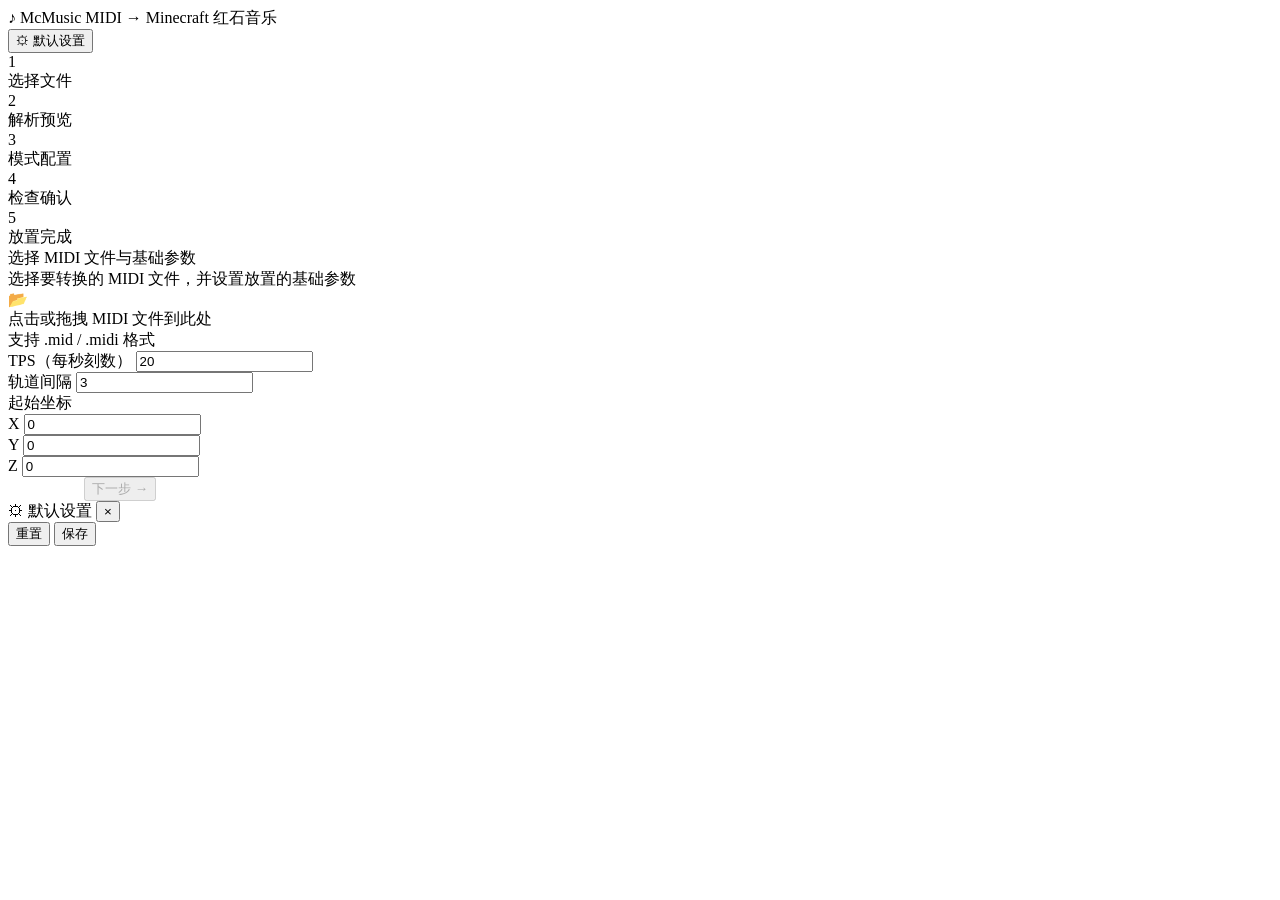
==== commit 753924d6: "petf(Web): 删除冗余代码" ====
--- a/web/index.html
+++ b/web/index.html
@@ -4,695 +4,7 @@
 <meta charset="UTF-8">
 <meta name="viewport" content="width=device-width, initial-scale=1.0">
 <title>McMusic - MIDI 红石音乐生成器</title>
-<style>
-  :root {
-    --bg: #1A1B26;
-    --bg-card: #252636;
-    --bg-hover: #2F3045;
-    --bg-input: #1E1F2E;
-    --primary: #55A84F;
-    --primary-hover: #6BC465;
-    --primary-dim: #3A7A36;
-    --accent: #7AA2F7;
-    --text: #E0E0E0;
-    --text-secondary: #8A8DAA;
-    --text-muted: #5A5D78;
-    --border: #3A3D5C;
-    --success: #9ECE6A;
-    --warning: #E0AF68;
-    --error: #F7768E;
-    --radius: 12px;
-    --radius-sm: 8px;
-    --transition: all 0.25s cubic-bezier(0.4, 0, 0.2, 1);
-  }
-
-  * { margin: 0; padding: 0; box-sizing: border-box; }
-
-  body {
-    font-family: -apple-system, BlinkMacSystemFont, 'Segoe UI', 'PingFang SC', 'Microsoft YaHei', sans-serif;
-    background: var(--bg);
-    color: var(--text);
-    min-height: 100vh;
-    overflow-x: hidden;
-  }
-
-  .app {
-    max-width: 860px;
-    margin: 0 auto;
-    padding: 24px 20px 40px;
-  }
-
-  /* ===== 顶部栏 ===== */
-  .topbar {
-    display: flex;
-    align-items: center;
-    justify-content: space-between;
-    margin-bottom: 28px;
-  }
-  .topbar-left { display: flex; align-items: center; gap: 12px; }
-  .logo {
-    font-size: 24px;
-    font-weight: 700;
-    color: var(--primary);
-    letter-spacing: -0.5px;
-  }
-  .logo-icon { font-size: 22px; }
-  .subtitle {
-    font-size: 13px;
-    color: var(--text-secondary);
-    margin-left: 4px;
-  }
-  .settings-btn {
-    display: flex;
-    align-items: center;
-    gap: 6px;
-    padding: 8px 16px;
-    background: var(--bg-card);
-    border: 1px solid var(--border);
-    border-radius: var(--radius-sm);
-    color: var(--text-secondary);
-    font-size: 13px;
-    cursor: pointer;
-    transition: var(--transition);
-  }
-  .settings-btn:hover {
-    background: var(--bg-hover);
-    color: var(--text);
-    border-color: var(--primary-dim);
-  }
-
-  /* ===== 步骤指示器 ===== */
-  .stepper {
-    display: flex;
-    align-items: flex-start;
-    justify-content: space-between;
-    margin-bottom: 32px;
-    padding: 0 8px;
-    position: relative;
-  }
-  .step {
-    display: flex;
-    flex-direction: column;
-    align-items: center;
-    gap: 8px;
-    flex: 1;
-    position: relative;
-    z-index: 2;
-  }
-  .step-circle {
-    width: 38px;
-    height: 38px;
-    border-radius: 50%;
-    display: flex;
-    align-items: center;
-    justify-content: center;
-    font-size: 14px;
-    font-weight: 600;
-    background: var(--bg-card);
-    border: 2px solid var(--border);
-    color: var(--text-muted);
-    transition: var(--transition);
-    flex-shrink: 0;
-    position: relative;
-    z-index: 3;
-  }
-  .step.active .step-circle {
-    background: var(--primary);
-    border-color: var(--primary);
-    color: #fff;
-    box-shadow: 0 0 0 4px rgba(85, 168, 79, 0.15);
-  }
-  .step.completed .step-circle {
-    background: var(--success);
-    border-color: var(--success);
-    color: var(--bg);
-  }
-  .step-label {
-    font-size: 12px;
-    color: var(--text-muted);
-    text-align: center;
-    transition: var(--transition);
-    white-space: nowrap;
-  }
-  .step.active .step-label { color: var(--text); }
-  .step.completed .step-label { color: var(--success); }
-
-  /* 连接线 - 只在圆圈之间，不侵入圆圈 */
-  .step-connector {
-    position: absolute;
-    top: 19px;
-    left: calc(50% + 22px);
-    right: calc(-50% + 22px);
-    height: 3px;
-    background: var(--border);
-    border-radius: 2px;
-    z-index: 1;
-    overflow: hidden;
-  }
-  .step-connector-fill {
-    height: 100%;
-    width: 0%;
-    background: var(--success);
-    border-radius: 2px;
-    transition: width 0.4s cubic-bezier(0.4, 0, 0.2, 1);
-  }
-  .step.completed .step-connector-fill { width: 100%; }
-
-  /* ===== 内容卡片 ===== */
-  .content-card {
-    background: var(--bg-card);
-    border-radius: var(--radius);
-    border: 1px solid var(--border);
-    padding: 28px;
-    min-height: 380px;
-    position: relative;
-    overflow: hidden;
-    animation: slideIn 0.35s cubic-bezier(0.4, 0, 0.2, 1);
-  }
-  @keyframes slideIn {
-    from { opacity: 0; transform: translateX(24px); }
-    to { opacity: 1; transform: translateX(0); }
-  }
-  .page-title {
-    font-size: 20px;
-    font-weight: 700;
-    margin-bottom: 4px;
-  }
-  .page-desc {
-    font-size: 13px;
-    color: var(--text-secondary);
-    margin-bottom: 24px;
-  }
-
-  /* ===== 表单元素 ===== */
-  .form-group { margin-bottom: 18px; }
-  .form-label {
-    display: block;
-    font-size: 13px;
-    color: var(--text-secondary);
-    margin-bottom: 6px;
-    font-weight: 500;
-  }
-  .form-input {
-    width: 100%;
-    padding: 10px 14px;
-    background: var(--bg-input);
-    border: 1px solid var(--border);
-    border-radius: var(--radius-sm);
-    color: var(--text);
-    font-size: 14px;
-    transition: var(--transition);
-    outline: none;
-  }
-  .form-input:focus {
-    border-color: var(--primary);
-    box-shadow: 0 0 0 3px rgba(85, 168, 79, 0.12);
-  }
-  .form-input::placeholder { color: var(--text-muted); }
-  .form-row {
-    display: grid;
-    grid-template-columns: 1fr 1fr;
-    gap: 16px;
-  }
-  .coord-row {
-    display: flex;
-    gap: 12px;
-  }
-  .coord-item { flex: 1; }
-  .coord-item .form-label {
-    display: flex;
-    align-items: center;
-    gap: 4px;
-  }
-  .coord-axis {
-    color: var(--primary);
-    font-weight: 700;
-  }
-
-  /* ===== 文件上传 ===== */
-  .upload-zone {
-    border: 2px dashed var(--border);
-    border-radius: var(--radius);
-    padding: 36px 24px;
-    text-align: center;
-    cursor: pointer;
-    transition: var(--transition);
-    background: var(--bg-input);
-    margin-bottom: 20px;
-  }
-  .upload-zone:hover, .upload-zone.dragover {
-    border-color: var(--primary);
-    background: rgba(85, 168, 79, 0.05);
-  }
-  .upload-icon { font-size: 36px; margin-bottom: 10px; }
-  .upload-text {
-    font-size: 14px;
-    color: var(--text);
-    margin-bottom: 4px;
-  }
-  .upload-hint {
-    font-size: 12px;
-    color: var(--text-muted);
-  }
-  .file-info {
-    display: flex;
-    align-items: center;
-    gap: 10px;
-    padding: 12px 16px;
-    background: var(--bg-input);
-    border-radius: var(--radius-sm);
-    border: 1px solid var(--border);
-    margin-bottom: 20px;
-  }
-  .file-icon { font-size: 20px; }
-  .file-name {
-    flex: 1;
-    font-size: 13px;
-    color: var(--text);
-    overflow: hidden;
-    text-overflow: ellipsis;
-    white-space: nowrap;
-  }
-  .file-size { font-size: 12px; color: var(--text-muted); }
-  .file-remove {
-    background: none;
-    border: none;
-    color: var(--text-muted);
-    cursor: pointer;
-    font-size: 16px;
-    padding: 4px;
-    transition: var(--transition);
-  }
-  .file-remove:hover { color: var(--error); }
-
-  /* ===== 信息卡片 ===== */
-  .info-cards {
-    display: grid;
-    grid-template-columns: 1fr 1fr;
-    gap: 14px;
-    margin-bottom: 20px;
-  }
-  .info-card {
-    background: var(--bg-input);
-    border-radius: var(--radius-sm);
-    padding: 16px;
-    border: 1px solid var(--border);
-  }
-  .info-card-title {
-    font-size: 13px;
-    font-weight: 600;
-    margin-bottom: 10px;
-    display: flex;
-    align-items: center;
-    gap: 6px;
-  }
-  .info-card-title.midi { color: var(--accent); }
-  .info-card-title.block { color: var(--primary); }
-  .info-row {
-    display: flex;
-    justify-content: space-between;
-    font-size: 12px;
-    padding: 3px 0;
-  }
-  .info-row-label { color: var(--text-secondary); }
-  .info-row-value { color: var(--text); font-weight: 500; }
-
-  /* ===== 模式选择 ===== */
-  .mode-cards {
-    display: grid;
-    grid-template-columns: 1fr 1fr;
-    gap: 14px;
-    margin-bottom: 16px;
-  }
-  .mode-card {
-    background: var(--bg-input);
-    border: 2px solid var(--border);
-    border-radius: var(--radius-sm);
-    padding: 18px;
-    cursor: pointer;
-    transition: var(--transition);
-  }
-  .mode-card:hover {
-    border-color: var(--primary-dim);
-    background: var(--bg-hover);
-  }
-  .mode-card.selected {
-    border-color: var(--primary);
-    background: rgba(85, 168, 79, 0.08);
-  }
-  .mode-card-title {
-    font-size: 15px;
-    font-weight: 600;
-    margin-bottom: 6px;
-    display: flex;
-    align-items: center;
-    gap: 8px;
-  }
-  .mode-card.selected .mode-card-title { color: var(--primary); }
-  .mode-card-desc {
-    font-size: 12px;
-    color: var(--text-muted);
-    line-height: 1.5;
-  }
-
-  /* ===== 开关 ===== */
-  .switch-row {
-    display: flex;
-    align-items: center;
-    justify-content: space-between;
-    padding: 10px 0;
-  }
-  .switch-label {
-    font-size: 13px;
-    color: var(--text-secondary);
-  }
-  .switch {
-    position: relative;
-    width: 42px;
-    height: 24px;
-    background: var(--border);
-    border-radius: 12px;
-    cursor: pointer;
-    transition: var(--transition);
-    flex-shrink: 0;
-  }
-  .switch.on { background: var(--primary); }
-  .switch-knob {
-    position: absolute;
-    top: 3px;
-    left: 3px;
-    width: 18px;
-    height: 18px;
-    background: #fff;
-    border-radius: 50%;
-    transition: var(--transition);
-  }
-  .switch.on .switch-knob { left: 21px; }
-
-  /* ===== 检查列表 ===== */
-  .check-list {
-    background: var(--bg-input);
-    border-radius: var(--radius-sm);
-    border: 1px solid var(--border);
-    padding: 8px 16px;
-    margin-bottom: 16px;
-  }
-  .check-item {
-    display: flex;
-    align-items: center;
-    gap: 10px;
-    padding: 10px 0;
-    border-bottom: 1px solid var(--border);
-  }
-  .check-item:last-child { border-bottom: none; }
-  .check-icon {
-    width: 22px;
-    height: 22px;
-    display: flex;
-    align-items: center;
-    justify-content: center;
-    font-size: 14px;
-    flex-shrink: 0;
-  }
-  .check-icon.pending { color: var(--warning); animation: pulse 1.2s infinite; }
-  .check-icon.success { color: var(--success); }
-  .check-icon.error { color: var(--error); }
-  .check-icon.skip { color: var(--text-muted); }
-  @keyframes pulse {
-    0%, 100% { opacity: 1; }
-    50% { opacity: 0.4; }
-  }
-  .check-name {
-    flex: 1;
-    font-size: 13px;
-    color: var(--text-secondary);
-  }
-  .check-item.done .check-name { color: var(--text); }
-  .check-detail { font-size: 11px; color: var(--text-muted); }
-
-  /* ===== 摘要卡 ===== */
-  .summary-card {
-    background: var(--bg-input);
-    border-radius: var(--radius-sm);
-    border: 1px solid var(--border);
-    padding: 14px 16px;
-    margin-bottom: 16px;
-  }
-  .summary-title {
-    font-size: 13px;
-    font-weight: 600;
-    color: var(--primary);
-    margin-bottom: 8px;
-  }
-  .summary-row {
-    display: flex;
-    font-size: 12px;
-    padding: 2px 0;
-  }
-  .summary-label { color: var(--text-secondary); width: 90px; flex-shrink: 0; }
-  .summary-value { color: var(--text); }
-
-  /* ===== 进度 ===== */
-  .progress-bar {
-    width: 100%;
-    height: 10px;
-    background: var(--bg-input);
-    border-radius: 5px;
-    overflow: hidden;
-    margin-bottom: 8px;
-  }
-  .progress-fill {
-    height: 100%;
-    background: linear-gradient(90deg, var(--primary), var(--success));
-    border-radius: 5px;
-    width: 0%;
-    transition: width 0.3s ease;
-  }
-  .progress-text {
-    text-align: right;
-    font-size: 13px;
-    font-weight: 600;
-    color: var(--primary);
-    margin-bottom: 18px;
-  }
-
-  /* ===== 日志 ===== */
-  .log-box {
-    background: #0D0E16;
-    border-radius: var(--radius-sm);
-    border: 1px solid var(--border);
-    padding: 12px 14px;
-    height: 180px;
-    overflow-y: auto;
-    font-family: 'Consolas', 'Monaco', monospace;
-    font-size: 12px;
-    line-height: 1.6;
-    margin-bottom: 16px;
-  }
-  .log-line { color: var(--text-secondary); }
-  .log-line.info { color: var(--accent); }
-  .log-line.success { color: var(--success); }
-  .log-line.error { color: var(--error); }
-  .log-line.warn { color: var(--warning); }
-  .log-box::-webkit-scrollbar { width: 6px; }
-  .log-box::-webkit-scrollbar-track { background: transparent; }
-  .log-box::-webkit-scrollbar-thumb { background: var(--border); border-radius: 3px; }
-
-  /* ===== 结果卡 ===== */
-  .result-card {
-    background: rgba(158, 206, 106, 0.08);
-    border: 1px solid var(--success);
-    border-radius: var(--radius-sm);
-    padding: 16px;
-    margin-bottom: 16px;
-    animation: fadeIn 0.4s ease;
-  }
-  .result-card.error {
-    background: rgba(247, 118, 142, 0.08);
-    border-color: var(--error);
-  }
-  @keyframes fadeIn {
-    from { opacity: 0; transform: translateY(8px); }
-    to { opacity: 1; transform: translateY(0); }
-  }
-  .result-title {
-    font-size: 15px;
-    font-weight: 600;
-    color: var(--success);
-    margin-bottom: 8px;
-  }
-  .result-card.error .result-title { color: var(--error); }
-  .result-text {
-    font-size: 13px;
-    color: var(--text-secondary);
-    line-height: 1.6;
-  }
-
-  /* ===== 加载状态 ===== */
-  .loading-state {
-    display: flex;
-    flex-direction: column;
-    align-items: center;
-    justify-content: center;
-    padding: 40px 20px;
-  }
-  .spinner {
-    width: 36px;
-    height: 36px;
-    border: 3px solid var(--border);
-    border-top-color: var(--primary);
-    border-radius: 50%;
-    animation: spin 0.8s linear infinite;
-    margin-bottom: 14px;
-  }
-  @keyframes spin { to { transform: rotate(360deg); } }
-  .loading-text {
-    font-size: 14px;
-    color: var(--text-secondary);
-  }
-
-  /* ===== 底部导航 ===== */
-  .nav-bar {
-    display: flex;
-    justify-content: space-between;
-    align-items: center;
-    margin-top: 24px;
-  }
-  .btn {
-    padding: 11px 24px;
-    border-radius: var(--radius-sm);
-    font-size: 14px;
-    font-weight: 500;
-    cursor: pointer;
-    transition: var(--transition);
-    border: none;
-    display: inline-flex;
-    align-items: center;
-    gap: 6px;
-  }
-  .btn-secondary {
-    background: var(--bg-card);
-    color: var(--text);
-    border: 1px solid var(--border);
-  }
-  .btn-secondary:hover:not(:disabled) {
-    background: var(--bg-hover);
-    border-color: var(--text-muted);
-  }
-  .btn-primary {
-    background: var(--primary);
-    color: #fff;
-  }
-  .btn-primary:hover:not(:disabled) {
-    background: var(--primary-hover);
-    transform: translateY(-1px);
-    box-shadow: 0 4px 12px rgba(85, 168, 79, 0.3);
-  }
-  .btn:disabled {
-    opacity: 0.4;
-    cursor: not-allowed;
-  }
-
-  /* ===== 设置抽屉 ===== */
-  .drawer-overlay {
-    position: fixed;
-    inset: 0;
-    background: rgba(0, 0, 0, 0.5);
-    z-index: 100;
-    opacity: 0;
-    visibility: hidden;
-    transition: var(--transition);
-  }
-  .drawer-overlay.open {
-    opacity: 1;
-    visibility: visible;
-  }
-  .drawer {
-    position: fixed;
-    top: 0;
-    right: 0;
-    width: 400px;
-    max-width: 90vw;
-    height: 100vh;
-    background: var(--bg-card);
-    border-left: 1px solid var(--border);
-    z-index: 101;
-    transform: translateX(100%);
-    transition: transform 0.3s cubic-bezier(0.4, 0, 0.2, 1);
-    display: flex;
-    flex-direction: column;
-  }
-  .drawer.open { transform: translateX(0); }
-  .drawer-header {
-    display: flex;
-    align-items: center;
-    justify-content: space-between;
-    padding: 20px 24px;
-    border-bottom: 1px solid var(--border);
-  }
-  .drawer-title {
-    font-size: 18px;
-    font-weight: 700;
-  }
-  .drawer-close {
-    background: none;
-    border: none;
-    color: var(--text-muted);
-    font-size: 22px;
-    cursor: pointer;
-    padding: 4px 8px;
-    transition: var(--transition);
-  }
-  .drawer-close:hover { color: var(--text); }
-  .drawer-body {
-    flex: 1;
-    overflow-y: auto;
-    padding: 20px 24px;
-  }
-  .drawer-footer {
-    padding: 16px 24px;
-    border-top: 1px solid var(--border);
-    display: flex;
-    gap: 10px;
-  }
-  .settings-section {
-    margin-bottom: 24px;
-  }
-  .settings-section-title {
-    font-size: 12px;
-    font-weight: 600;
-    color: var(--primary);
-    text-transform: uppercase;
-    letter-spacing: 0.5px;
-    margin-bottom: 12px;
-  }
-
-  /* ===== 提示 ===== */
-  .toast {
-    position: fixed;
-    bottom: 24px;
-    left: 50%;
-    transform: translateX(-50%) translateY(20px);
-    background: var(--bg-card);
-    border: 1px solid var(--border);
-    border-radius: var(--radius-sm);
-    padding: 12px 20px;
-    font-size: 13px;
-    color: var(--text);
-    z-index: 200;
-    opacity: 0;
-    transition: var(--transition);
-    box-shadow: 0 8px 24px rgba(0, 0, 0, 0.3);
-  }
-  .toast.show {
-    opacity: 1;
-    transform: translateX(-50%) translateY(0);
-  }
-  .toast.success { border-color: var(--success); }
-  .toast.error { border-color: var(--error); }
-
-  .hidden { display: none !important; }
-</style>
+<link rel="stylesheet" href="/css/index.css"></link>
 </head>
 <body>
 
@@ -745,7 +57,7 @@
 const DEFAULT_CONFIG = {
   tps: 20.0, track_gap: 3, sx: 0, sy: 0, sz: 0,
   place_mode: 'rcon', auto_confirm: false,
-  rcon_host: '127.0.0.1', rcon_port: 25575, rcon_pwd: '', rcon_auto_unload: true,
+  rcon_host: '127.0.0.1', rcon_port: 25575, rcon_pwd: '',
   mcfunction_output: 'output.mcfunction'
 };
 
@@ -774,19 +86,34 @@
 // ===================== 步骤指示器 =====================
 function renderStepper() {
   const el = document.getElementById('stepper');
-  el.innerHTML = STEPS.map((label, i) => `
-    <div class="step ${i < state.step ? 'completed' : ''} ${i === state.step ? 'active' : ''}">
-      <div class="step-circle">${i < state.step ? '✓' : i + 1}</div>
-      <div class="step-label">${label}</div>
-      ${i < STEPS.length - 1 ? '<div class="step-connector"><div class="step-connector-fill"></div></div>' : ''}
-    </div>
-  `).join('');
+  el.innerHTML = STEPS.map((label, i) => {
+    let circleContent = i + 1;
+    if (i < state.step) {
+      circleContent = '<svg width="16" height="16" viewBox="0 0 24 24" fill="none" stroke="currentColor" stroke-width="3.5" stroke-linecap="round" stroke-linejoin="round"><path d="M5 13l4 4L19 7"/></svg>';
+    }
+    return `
+      <div class="step ${i < state.step ? 'completed' : ''} ${i === state.step ? 'active' : ''}">
+        <div class="step-circle">${circleContent}</div>
+        <div class="step-label">${label}</div>
+        ${i < STEPS.length - 1 ? '<div class="step-connector"><div class="step-connector-fill"></div></div>' : ''}
+      </div>
+    `;
+  }).join('');
 }
 
 // ===================== 页面渲染 =====================
+let _animTimer = null;
+
 function renderPage() {
   const content = document.getElementById('content');
-  content.innerHTML = '';
+
+  // 立即清理所有正在退出的残留卡片，防止堆叠
+  content.querySelectorAll('.content-card.page-exit').forEach(c => c.remove());
+  if (_animTimer) { clearTimeout(_animTimer); _animTimer = null; }
+
+  // 找到当前活动卡片（排除正在退出的）
+  const oldCard = content.querySelector('.content-card:not(.page-exit)');
+
   const card = document.createElement('div');
   card.className = 'content-card';
 
@@ -797,7 +124,25 @@
     case 3: card.innerHTML = renderStep4(); break;
     case 4: card.innerHTML = renderStep5(); break;
   }
-  content.appendChild(card);
+
+  if (oldCard) {
+    // 固定容器高度，防止新旧卡片高度不同导致跳动
+    const oldHeight = oldCard.offsetHeight;
+    content.style.minHeight = oldHeight + 'px';
+
+    oldCard.classList.add('page-exit');
+    content.appendChild(card);
+    card.classList.add('page-enter');
+
+    _animTimer = setTimeout(() => {
+      oldCard.remove();
+      card.classList.remove('page-enter');
+      content.style.minHeight = '';
+      _animTimer = null;
+    }, 500);
+  } else {
+    content.appendChild(card);
+  }
 
   // 页面特定的初始化
   if (state.step === 0) initStep1();
@@ -912,12 +257,39 @@
     return;
   }
   state.file = file;
-  renderPage();
+  updateUploadArea();
+  updateNavButtons();
 }
 
 function removeFile() {
   state.file = null;
-  renderPage();
+  updateUploadArea();
+  updateNavButtons();
+}
+
+function updateUploadArea() {
+  const area = document.getElementById('uploadArea');
+  if (!area) return;
+  if (state.file) {
+    area.innerHTML = `
+      <div class="file-info">
+        <span class="file-icon">🎵</span>
+        <span class="file-name">${state.file.name}</span>
+        <span class="file-size">${formatSize(state.file.size)}</span>
+        <button class="file-remove" onclick="removeFile()">×</button>
+      </div>
+    `;
+  } else {
+    area.innerHTML = `
+      <div class="upload-zone" id="dropZone" onclick="document.getElementById('fileInput').click()">
+        <div class="upload-icon">📂</div>
+        <div class="upload-text">点击或拖拽 MIDI 文件到此处</div>
+        <div class="upload-hint">支持 .mid / .midi 格式</div>
+      </div>
+      <input type="file" id="fileInput" accept=".mid,.midi" style="display:none">
+    `;
+    initStep1();
+  }
 }
 
 // ===================== 步骤2：解析预览 =====================
@@ -968,7 +340,6 @@
 
 async function initStep2() {
   if (state.midiIsParsed) return ;
-  console.log('开始解析 MIDI 文件');
 
   const c = state.config;
   const formData = new FormData();
@@ -983,8 +354,8 @@
 
   if (state.parseResultMap.size > 0 && state.parseResultMap.has(state.parseHash)) {
     state.midiIsParsed = true;
-    console.log('使用缓存结果');
-    renderPage();
+    console.log('使用缓存Midi解析结果');
+    if (state.step === 1) renderPage();
     return ;
   }
 
@@ -1014,7 +385,8 @@
           ppqn: data.ppqn,
           block_count: data.block_count
       });
-      renderPage();
+      // 仅当用户仍停留在步骤2时才重新渲染，避免产生重复页面
+      if (state.step === 1) renderPage();
     })
     .catch(error => {
       showToast(error.message, 'error');
@@ -1024,7 +396,11 @@
 function selectMode(mode) {
   state.placeMode = mode;
   state.config.place_mode = mode;
-  renderPage();
+  // 仅更新模式卡片选中状态，不触发整页动画
+  document.querySelectorAll('.mode-card').forEach(card => {
+    const isTarget = card.getAttribute('onclick') === `selectMode('${mode}')`;
+    card.classList.toggle('selected', isTarget);
+  });
 }
 
 // ===================== 步骤3：模式配置 =====================
@@ -1048,12 +424,6 @@
           <input class="form-input" type="password" value="${c.rcon_pwd}" id="inputRconPwd">
         </div>
       </div>
-      <div class="switch-row">
-        <span class="switch-label">放置后自动卸载区块</span>
-        <div class="switch ${c.rcon_auto_unload ? 'on' : ''}" onclick="toggleSwitch('rcon_auto_unload')">
-          <div class="switch-knob"></div>
-        </div>
-      </div>
     `;
   } else {
     return `
@@ -1072,22 +442,48 @@
 
 function toggleSwitch(key) {
   state.config[key] = !state.config[key];
-  renderPage();
+  // 直接切换开关样式，不整页重渲染
+  const sw = document.querySelector(`.switch[data-switch-key="${key}"]`);
+  if (sw) sw.classList.toggle('on', state.config[key]);
 }
 
 // ===================== 步骤4：检查确认 =====================
+function getCheckIcon(status) {
+  if (status === 'pending') {
+    return `<svg viewBox="0 0 24 24" fill="none" stroke="currentColor" stroke-width="2.5" stroke-linecap="round">
+      <circle cx="12" cy="12" r="9" stroke-opacity="0.2"/>
+      <path d="M21 12a9 9 0 0 0-9-9"/>
+    </svg>`;
+  }
+  if (status === 'success') {
+    return `<svg viewBox="0 0 24 24" fill="none" stroke="currentColor" stroke-width="2.5" stroke-linecap="round" stroke-linejoin="round">
+      <circle cx="12" cy="12" r="9" fill="currentColor" fill-opacity="0.12" stroke="none"/>
+      <path class="check-tick" d="M8 12.5l3 3 5-6.5"/>
+    </svg>`;
+  }
+  if (status === 'error') {
+    return `<svg viewBox="0 0 24 24" fill="none" stroke="currentColor" stroke-width="2.5" stroke-linecap="round">
+      <circle cx="12" cy="12" r="9" fill="currentColor" fill-opacity="0.12" stroke="none"/>
+      <path d="M9 9l6 6M15 9l-6 6"/>
+    </svg>`;
+  }
+  return `<svg viewBox="0 0 24 24" fill="none" stroke="currentColor" stroke-width="2.5" stroke-linecap="round" stroke-linejoin="round">
+    <path d="M5 12h14M13 6l6 6-6 6"/>
+  </svg>`;
+}
+
 function renderStep4() {
-  const checksHTML = state.checks.map(c => `
-    <div class="check-item ${c.status !== 'pending' ? 'done' : ''}">
-      <div class="check-icon ${c.status}">
-        ${c.status === 'pending' ? '⏳' : c.status === 'success' ? '✅' : c.status === 'error' ? '❌' : '⏭'}
+  const checksHTML = state.checks.map((c, i) => `
+    <div class="check-item ${c.status !== 'pending' ? 'done' : ''}" data-check-index="${i}">
+      <div class="check-icon ${c.status}" id="check-icon-${i}">
+        ${getCheckIcon(c.status)}
       </div>
       <span class="check-name">${c.name}</span>
       ${c.detail ? `<span class="check-detail">${c.detail}</span>` : ''}
     </div>
   `).join('');
 
-  const r = state.parseResultMap || {};
+  const r = state.parseResultMap && state.parseHash ? state.parseResultMap.get(state.parseHash) || {} : {};
   return `
     <div class="page-title">前置检查与确认</div>
     <div class="page-desc">系统将检查放置条件，请确认后开始放置</div>
@@ -1098,17 +494,50 @@
       <div class="summary-title">📋 放置摘要</div>
       <div class="summary-row"><span class="summary-label">文件</span><span class="summary-value">${state.file ? state.file.name : '--'}</span></div>
       <div class="summary-row"><span class="summary-label">模式</span><span class="summary-value">${state.placeMode === 'rcon' ? 'RCON 在线放置' : 'mcfunction 导出'}</span></div>
+      <div class="summary-row"><span class="summary-label">音乐时长</span><span class="summary-value">${r.duration || '--'}</span></div>
+      <div class="summary-row"><span class="summary-label">TPS</span><span class="summary-value">${state.config.tps}</span></div>
       <div class="summary-row"><span class="summary-label">方块数量</span><span class="summary-value">${r.block_count || '--'}</span></div>
-      <div class="summary-row"><span class="summary-label">TPS</span><span class="summary-value">${state.config.tps}</span></div>
+      <div class="summary-row"><span class="summary-label">轨道数</span><span class="summary-value">${r.tracks || '--'}</span></div>
+      <div class="summary-row"><span class="summary-label">起始坐标</span><span class="summary-value">(${r.start_x || '--'}, ${r.start_y || '--'}, ${r.start_z || '--'})</span></div>
+      <div class="summary-row"><span class="summary-label">终止坐标</span><span class="summary-value">(${r.end_x || '--'}, ${r.end_y || '--'}, ${r.end_z || '--'})</span></div>
     </div>
 
     <div class="switch-row">
       <span class="switch-label">自动确认（跳过此步骤直接放置）</span>
-      <div class="switch ${state.config.auto_confirm ? 'on' : ''}" onclick="toggleSwitch('auto_confirm')">
+      <div class="switch ${state.config.auto_confirm ? 'on' : ''}" data-switch-key="auto_confirm" onclick="toggleSwitch('auto_confirm')">
         <div class="switch-knob"></div>
       </div>
     </div>
   `;
+}
+
+function updateCheckItem(index, status, detail) {
+  state.checks[index].status = status;
+  if (detail !== undefined) state.checks[index].detail = detail;
+
+  const iconEl = document.getElementById(`check-icon-${index}`);
+  if (iconEl) {
+    iconEl.className = `check-icon ${status}`;
+    iconEl.innerHTML = getCheckIcon(status);
+  }
+  const itemEl = iconEl ? iconEl.closest('.check-item') : null;
+  if (itemEl && status !== 'pending') {
+    itemEl.classList.add('done');
+  }
+  if (itemEl && detail !== undefined) {
+    let detailEl = itemEl.querySelector('.check-detail');
+    if (detail) {
+      if (!detailEl) {
+        detailEl = document.createElement('span');
+        detailEl.className = 'check-detail';
+        itemEl.appendChild(detailEl);
+      }
+      detailEl.textContent = detail;
+    } else if (detailEl) {
+      detailEl.remove();
+    }
+  }
+  updateNavButtons();
 }
 
 function runChecks() {
@@ -1120,16 +549,13 @@
   ];
   renderPage();
 
-  const checks = state.checks;
-  checks.forEach((check, i) => {
+  state.checks.forEach((check, i) => {
     setTimeout(() => {
       if (i === 2 && state.placeMode === 'mcfunction') {
-        check.status = 'skip';
-        check.detail = 'mcfunction 模式无需连接';
+        updateCheckItem(i, 'skip', 'mcfunction 模式无需连接');
       } else {
-        check.status = 'success';
+        updateCheckItem(i, 'success');
       }
-      renderPage();
     }, 600 * (i + 1));
   });
 }
@@ -1159,7 +585,8 @@
 }
 
 function startPlacement() {
-  const total = state.parseResultMap ? state.parseResultMap.block_count : 1000;
+  const parsed = state.parseResultMap && state.parseHash ? state.parseResultMap.get(state.parseHash) : null;
+  const total = parsed ? parsed.block_count : 1000;
   addLog('info', `连接服务器 ${state.config.rcon_host}:${state.config.rcon_port}...`);
 
   setTimeout(() => {
@@ -1223,7 +650,9 @@
     // 完成，重置
     state.step = 0;
     state.file = null;
-    state.parseResultMap = null;
+    state.parseResultMap = new Map();
+    state.parseHash = null;
+    state.midiIsParsed = false;
     state.checks = [];
     state.progress = 0;
     state.logs = [];
@@ -1342,12 +771,6 @@
         <div class="form-group">
           <label class="form-label">密码</label>
           <input class="form-input" type="password" value="${c.rcon_pwd}" id="setRconPwd">
-        </div>
-      </div>
-      <div class="switch-row">
-        <span class="switch-label">自动卸载区块</span>
-        <div class="switch ${c.rcon_auto_unload ? 'on' : ''}" onclick="setDefaultSwitch('rcon_auto_unload')">
-          <div class="switch-knob"></div>
         </div>
       </div>
     </div>
@@ -1387,7 +810,6 @@
   localStorage.setItem('mcmusic_defaults', JSON.stringify(state.config));
   closeDrawer();
   showToast('默认设置已保存', 'success');
-  renderPage();
 }
 
 function resetDefaults() {
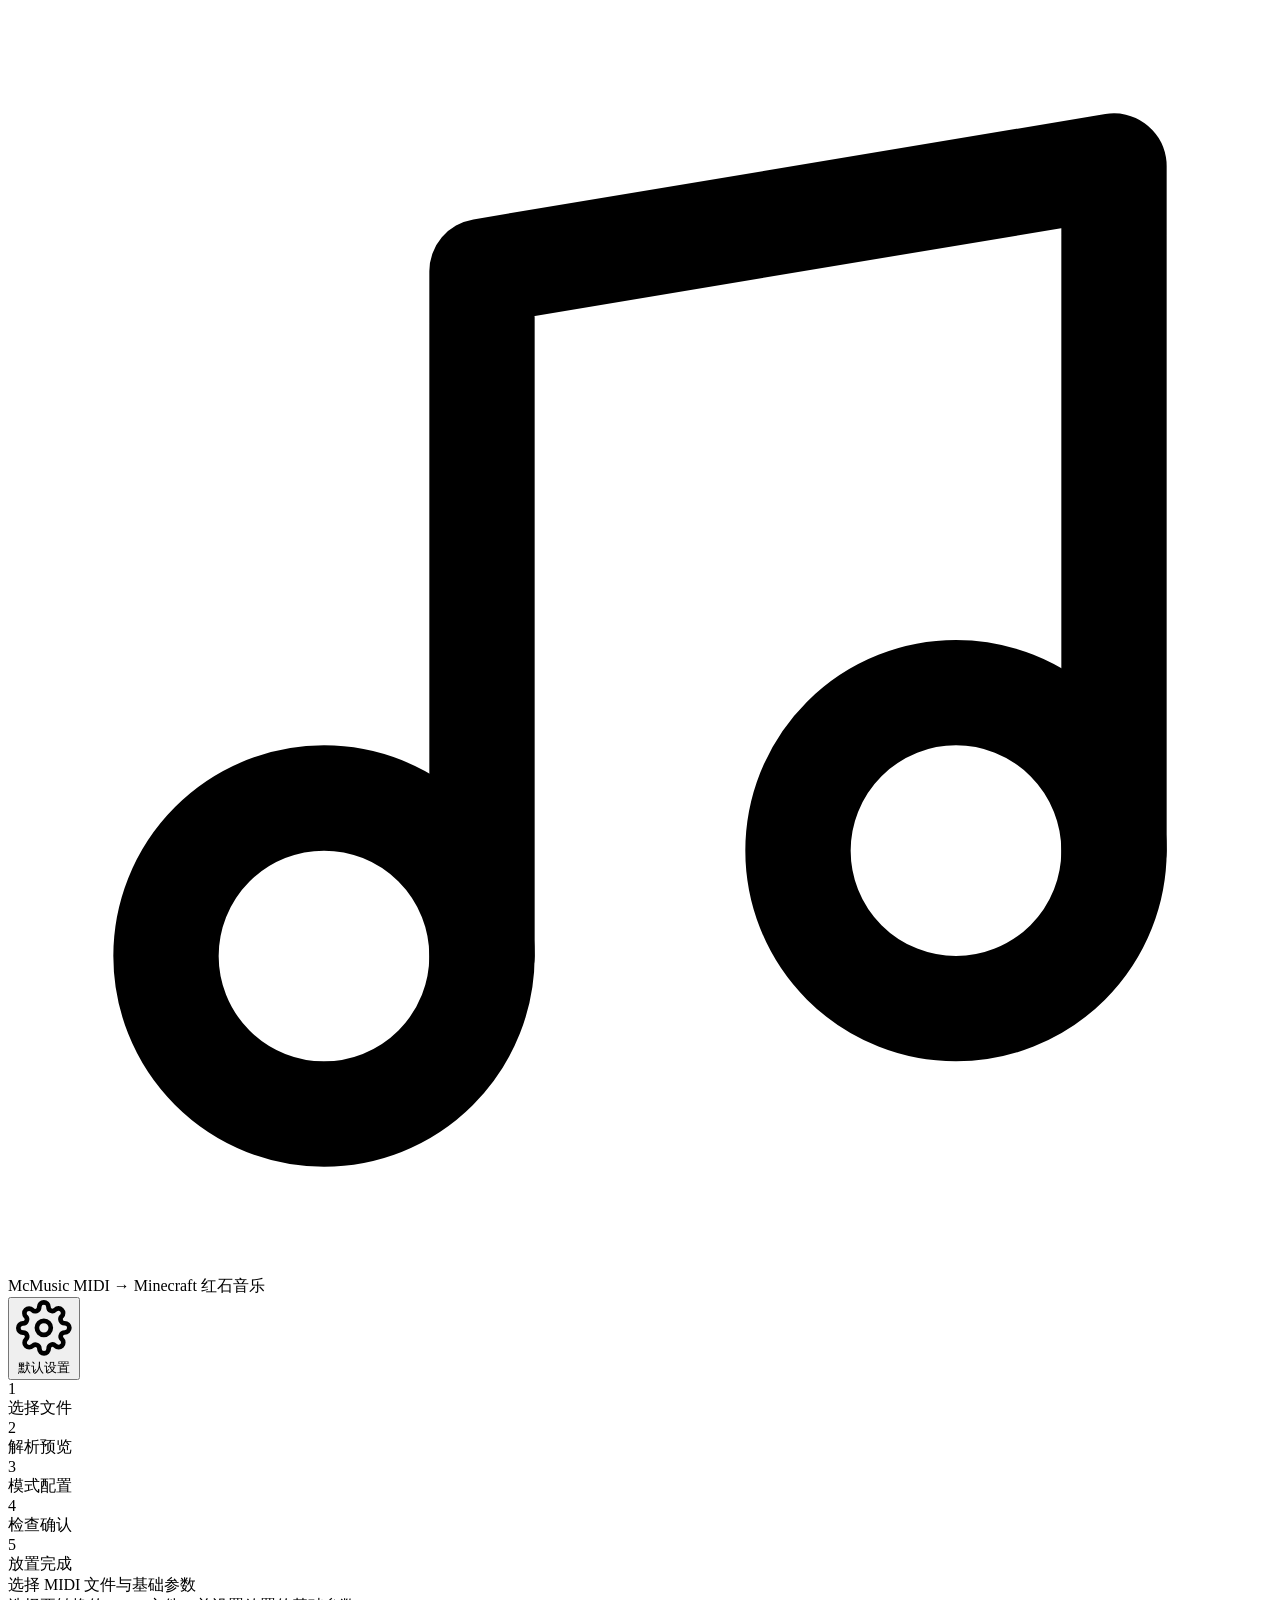
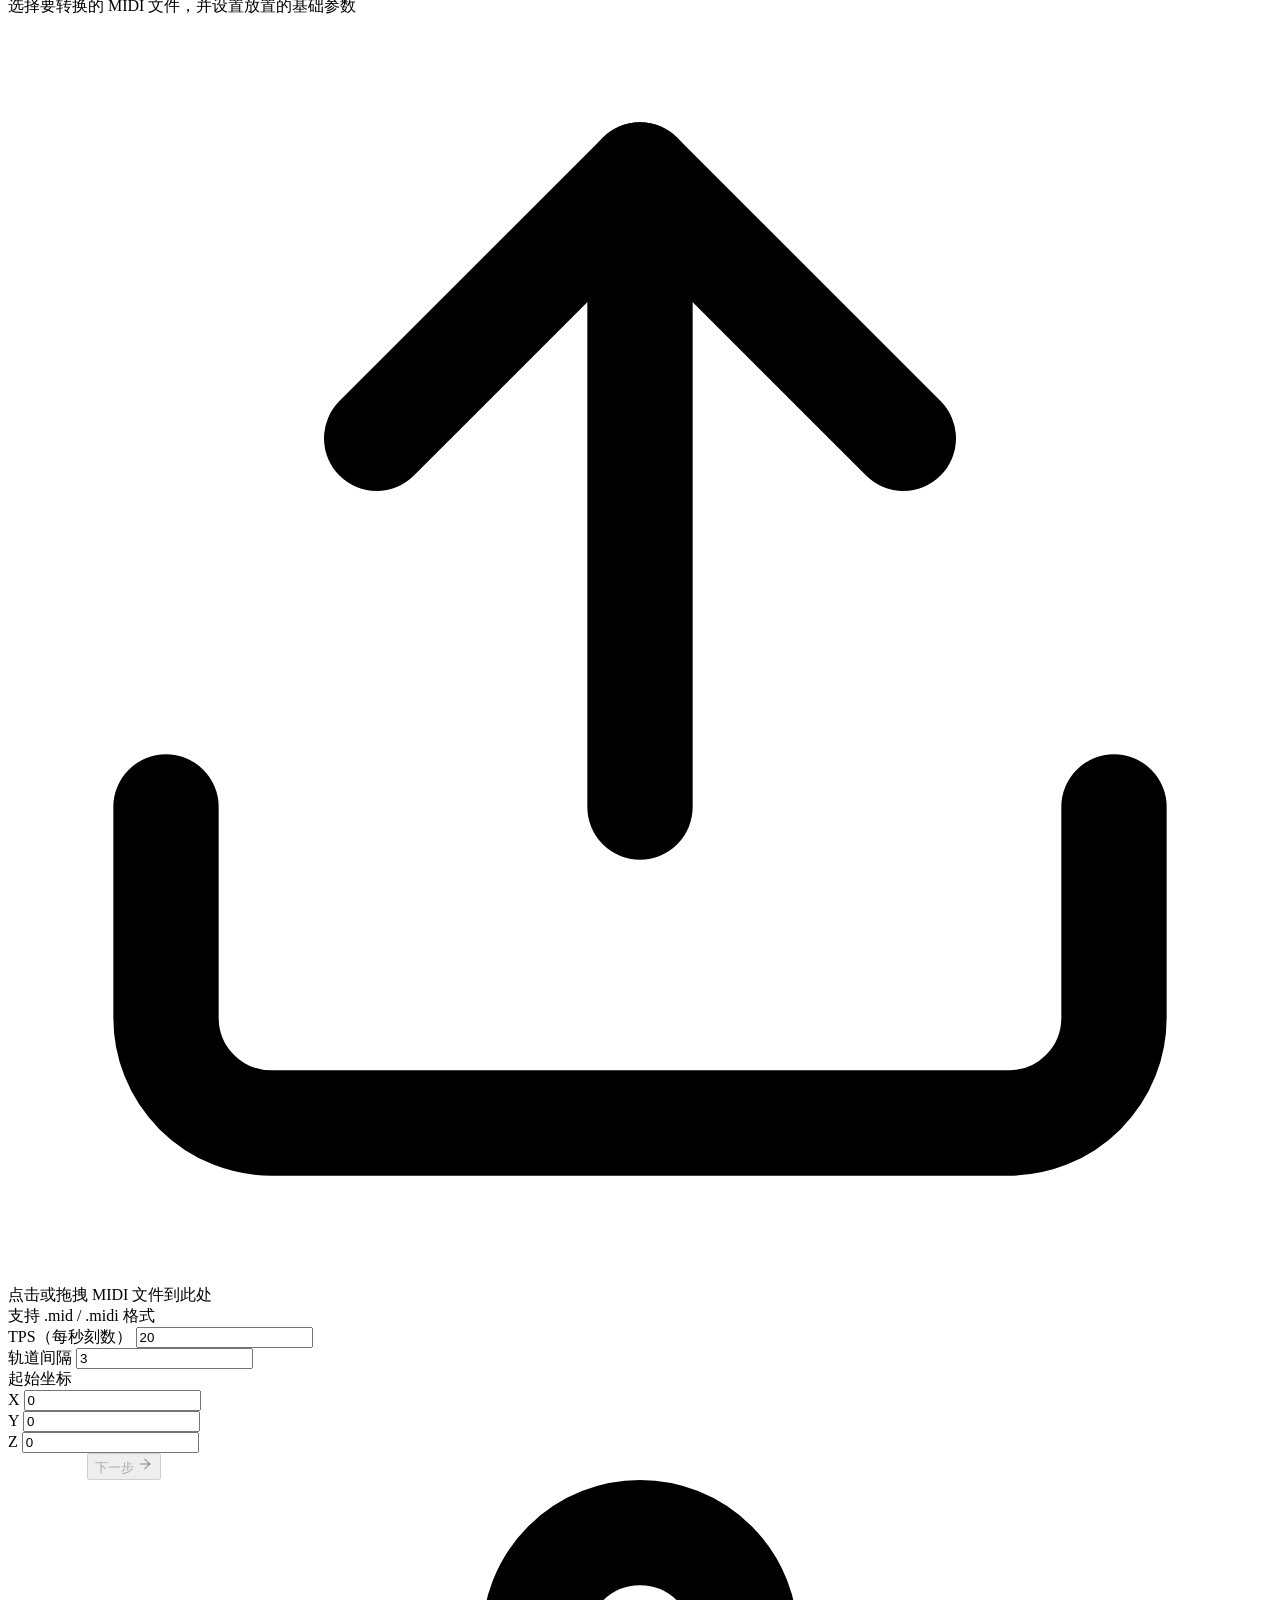
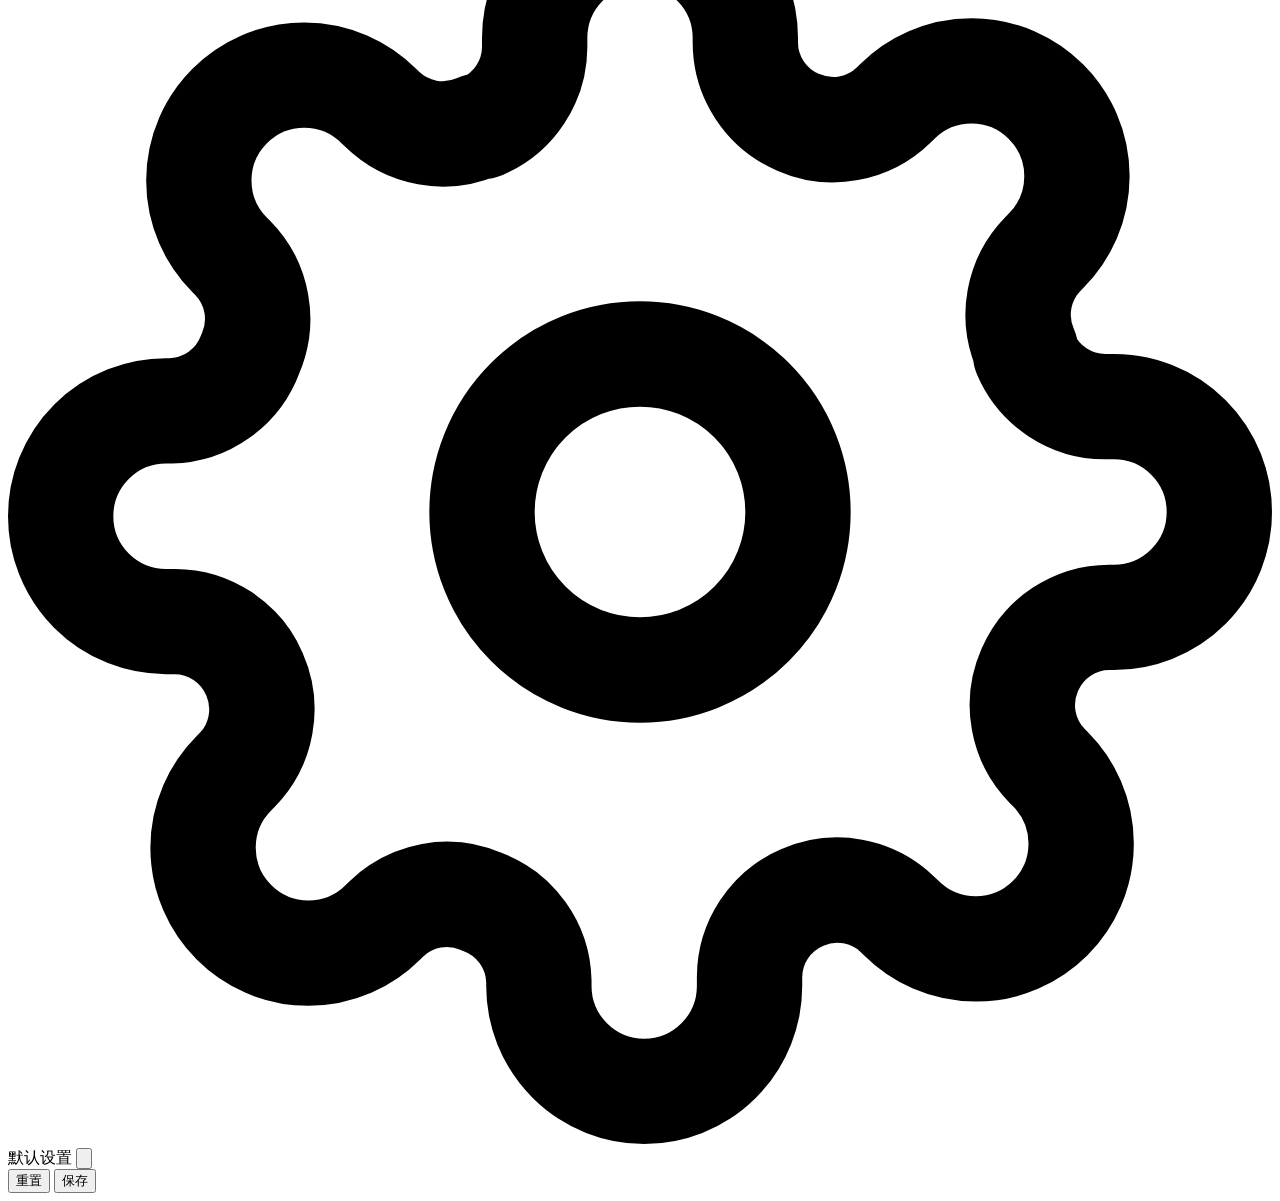
==== commit 39841050: "perf(Web): 添加了平滑效果和SVG图标" ====
--- a/web/index.html
+++ b/web/index.html
@@ -12,12 +12,12 @@
   <!-- 顶部栏 -->
   <div class="topbar">
     <div class="topbar-left">
-      <span class="logo-icon">♪</span>
+      <span class="logo-icon"><svg viewBox="0 0 24 24" fill="none" stroke="currentColor" stroke-width="2" stroke-linecap="round" stroke-linejoin="round"><path d="M9 18V5l12-2v13"/><circle cx="6" cy="18" r="3"/><circle cx="18" cy="16" r="3"/></svg></span>
       <span class="logo">McMusic</span>
       <span class="subtitle">MIDI → Minecraft 红石音乐</span>
     </div>
     <button class="settings-btn" onclick="openDrawer()">
-      ⚙ 默认设置
+      <svg viewBox="0 0 24 24" fill="none" stroke="currentColor" stroke-width="2" stroke-linecap="round" stroke-linejoin="round"><circle cx="12" cy="12" r="3"/><path d="M19.4 15a1.65 1.65 0 0 0 .33 1.82l.06.06a2 2 0 0 1 0 2.83 2 2 0 0 1-2.83 0l-.06-.06a1.65 1.65 0 0 0-1.82-.33 1.65 1.65 0 0 0-1 1.51V21a2 2 0 0 1-2 2 2 2 0 0 1-2-2v-.09A1.65 1.65 0 0 0 9 19.4a1.65 1.65 0 0 0-1.82.33l-.06.06a2 2 0 0 1-2.83 0 2 2 0 0 1 0-2.83l.06-.06a1.65 1.65 0 0 0 .33-1.82 1.65 1.65 0 0 0-1.51-1H3a2 2 0 0 1-2-2 2 2 0 0 1 2-2h.09A1.65 1.65 0 0 0 4.6 9a1.65 1.65 0 0 0-.33-1.82l-.06-.06a2 2 0 0 1 0-2.83 2 2 0 0 1 2.83 0l.06.06a1.65 1.65 0 0 0 1.82.33H9a1.65 1.65 0 0 0 1-1.51V3a2 2 0 0 1 2-2 2 2 0 0 1 2 2v.09a1.65 1.65 0 0 0 1 1.51 1.65 1.65 0 0 0 1.82-.33l.06-.06a2 2 0 0 1 2.83 0 2 2 0 0 1 0 2.83l-.06.06a1.65 1.65 0 0 0-.33 1.82V9a1.65 1.65 0 0 0 1.51 1H21a2 2 0 0 1 2 2 2 2 0 0 1-2 2h-.09a1.65 1.65 0 0 0-1.51 1z"/></svg> 默认设置
     </button>
   </div>
 
@@ -29,8 +29,8 @@
 
   <!-- 底部导航 -->
   <div class="nav-bar">
-    <button class="btn btn-secondary" id="prevBtn" onclick="prevStep()" style="visibility:hidden">← 上一步</button>
-    <button class="btn btn-primary" id="nextBtn" onclick="nextStep()">下一步 →</button>
+    <button class="btn btn-secondary" id="prevBtn" onclick="prevStep()" style="visibility:hidden"><svg viewBox="0 0 24 24" fill="none" stroke="currentColor" stroke-width="2.5" stroke-linecap="round" stroke-linejoin="round" width="16" height="16"><line x1="19" y1="12" x2="5" y2="12"/><polyline points="12 19 5 12 12 5"/></svg> 上一步</button>
+    <button class="btn btn-primary" id="nextBtn" onclick="nextStep()">下一步 <svg viewBox="0 0 24 24" fill="none" stroke="currentColor" stroke-width="2.5" stroke-linecap="round" stroke-linejoin="round" width="16" height="16"><line x1="5" y1="12" x2="19" y2="12"/><polyline points="12 5 19 12 12 19"/></svg></button>
   </div>
 </div>
 
@@ -38,8 +38,8 @@
 <div class="drawer-overlay" id="drawerOverlay" onclick="closeDrawer()"></div>
 <div class="drawer" id="drawer">
   <div class="drawer-header">
-    <span class="drawer-title">⚙ 默认设置</span>
-    <button class="drawer-close" onclick="closeDrawer()">×</button>
+    <span class="drawer-title"><svg viewBox="0 0 24 24" fill="none" stroke="currentColor" stroke-width="2" stroke-linecap="round" stroke-linejoin="round"><circle cx="12" cy="12" r="3"/><path d="M19.4 15a1.65 1.65 0 0 0 .33 1.82l.06.06a2 2 0 0 1 0 2.83 2 2 0 0 1-2.83 0l-.06-.06a1.65 1.65 0 0 0-1.82-.33 1.65 1.65 0 0 0-1 1.51V21a2 2 0 0 1-2 2 2 2 0 0 1-2-2v-.09A1.65 1.65 0 0 0 9 19.4a1.65 1.65 0 0 0-1.82.33l-.06.06a2 2 0 0 1-2.83 0 2 2 0 0 1 0-2.83l.06-.06a1.65 1.65 0 0 0 .33-1.82 1.65 1.65 0 0 0-1.51-1H3a2 2 0 0 1-2-2 2 2 0 0 1 2-2h.09A1.65 1.65 0 0 0 4.6 9a1.65 1.65 0 0 0-.33-1.82l-.06-.06a2 2 0 0 1 0-2.83 2 2 0 0 1 2.83 0l.06.06a1.65 1.65 0 0 0 1.82.33H9a1.65 1.65 0 0 0 1-1.51V3a2 2 0 0 1 2-2 2 2 0 0 1 2 2v.09a1.65 1.65 0 0 0 1 1.51 1.65 1.65 0 0 0 1.82-.33l.06-.06a2 2 0 0 1 2.83 0 2 2 0 0 1 0 2.83l-.06.06a1.65 1.65 0 0 0-.33 1.82V9a1.65 1.65 0 0 0 1.51 1H21a2 2 0 0 1 2 2 2 2 0 0 1-2 2h-.09a1.65 1.65 0 0 0-1.51 1z"/></svg> 默认设置</span>
+    <button class="drawer-close" onclick="closeDrawer()"><svg viewBox="0 0 24 24" fill="none" stroke="currentColor" stroke-width="2" stroke-linecap="round" stroke-linejoin="round"><line x1="18" y1="6" x2="6" y2="18"/><line x1="6" y1="6" x2="18" y2="18"/></svg></button>
   </div>
   <div class="drawer-body" id="drawerBody"></div>
   <div class="drawer-footer">
@@ -82,6 +82,27 @@
   } catch(e) {}
 }
 loadConfig();
+
+// ===================== SVG 图标库 =====================
+const ICONS = {
+  music: '<svg viewBox="0 0 24 24" fill="none" stroke="currentColor" stroke-width="2" stroke-linecap="round" stroke-linejoin="round"><path d="M9 18V5l12-2v13"/><circle cx="6" cy="18" r="3"/><circle cx="18" cy="16" r="3"/></svg>',
+  settings: '<svg viewBox="0 0 24 24" fill="none" stroke="currentColor" stroke-width="2" stroke-linecap="round" stroke-linejoin="round"><circle cx="12" cy="12" r="3"/><path d="M19.4 15a1.65 1.65 0 0 0 .33 1.82l.06.06a2 2 0 0 1 0 2.83 2 2 0 0 1-2.83 0l-.06-.06a1.65 1.65 0 0 0-1.82-.33 1.65 1.65 0 0 0-1 1.51V21a2 2 0 0 1-2 2 2 2 0 0 1-2-2v-.09A1.65 1.65 0 0 0 9 19.4a1.65 1.65 0 0 0-1.82.33l-.06.06a2 2 0 0 1-2.83 0 2 2 0 0 1 0-2.83l.06-.06a1.65 1.65 0 0 0 .33-1.82 1.65 1.65 0 0 0-1.51-1H3a2 2 0 0 1-2-2 2 2 0 0 1 2-2h.09A1.65 1.65 0 0 0 4.6 9a1.65 1.65 0 0 0-.33-1.82l-.06-.06a2 2 0 0 1 0-2.83 2 2 0 0 1 2.83 0l.06.06a1.65 1.65 0 0 0 1.82.33H9a1.65 1.65 0 0 0 1-1.51V3a2 2 0 0 1 2-2 2 2 0 0 1 2 2v.09a1.65 1.65 0 0 0 1 1.51 1.65 1.65 0 0 0 1.82-.33l.06-.06a2 2 0 0 1 2.83 0 2 2 0 0 1 0 2.83l-.06.06a1.65 1.65 0 0 0-.33 1.82V9a1.65 1.65 0 0 0 1.51 1H21a2 2 0 0 1 2 2 2 2 0 0 1-2 2h-.09a1.65 1.65 0 0 0-1.51 1z"/></svg>',
+  upload: '<svg viewBox="0 0 24 24" fill="none" stroke="currentColor" stroke-width="2" stroke-linecap="round" stroke-linejoin="round"><path d="M21 15v4a2 2 0 0 1-2 2H5a2 2 0 0 1-2-2v-4"/><polyline points="17 8 12 3 7 8"/><line x1="12" y1="3" x2="12" y2="15"/></svg>',
+  fileMusic: '<svg viewBox="0 0 24 24" fill="none" stroke="currentColor" stroke-width="2" stroke-linecap="round" stroke-linejoin="round"><path d="M14 2H6a2 2 0 0 0-2 2v16a2 2 0 0 0 2 2h12a2 2 0 0 0 2-2V8z"/><polyline points="14 2 14 8 20 8"/><circle cx="11" cy="16" r="1.5"/><path d="M12.5 13.5v-3l3-1"/></svg>',
+  cube: '<svg viewBox="0 0 24 24" fill="none" stroke="currentColor" stroke-width="2" stroke-linecap="round" stroke-linejoin="round"><path d="M21 16V8a2 2 0 0 0-1-1.73l-7-4a2 2 0 0 0-2 0l-7 4A2 2 0 0 0 3 8v8a2 2 0 0 0 1 1.73l7 4a2 2 0 0 0 2 0l7-4A2 2 0 0 0 21 16z"/><polyline points="3.27 6.96 12 12.01 20.73 6.96"/><line x1="12" y1="22.08" x2="12" y2="12"/></svg>',
+  monitor: '<svg viewBox="0 0 24 24" fill="none" stroke="currentColor" stroke-width="2" stroke-linecap="round" stroke-linejoin="round"><rect x="2" y="3" width="20" height="14" rx="2" ry="2"/><line x1="8" y1="21" x2="16" y2="21"/><line x1="12" y1="17" x2="12" y2="21"/></svg>',
+  fileText: '<svg viewBox="0 0 24 24" fill="none" stroke="currentColor" stroke-width="2" stroke-linecap="round" stroke-linejoin="round"><path d="M14 2H6a2 2 0 0 0-2 2v16a2 2 0 0 0 2 2h12a2 2 0 0 0 2-2V8z"/><polyline points="14 2 14 8 20 8"/><line x1="16" y1="13" x2="8" y2="13"/><line x1="16" y1="17" x2="8" y2="17"/><polyline points="10 9 9 9 8 9"/></svg>',
+  lightbulb: '<svg viewBox="0 0 24 24" fill="none" stroke="currentColor" stroke-width="2" stroke-linecap="round" stroke-linejoin="round"><path d="M9 18h6"/><path d="M10 22h4"/><path d="M12 2a7 7 0 0 0-4 12.7c.6.5 1 1.3 1 2.3h6c0-1 .4-1.8 1-2.3A7 7 0 0 0 12 2z"/></svg>',
+  clipboard: '<svg viewBox="0 0 24 24" fill="none" stroke="currentColor" stroke-width="2" stroke-linecap="round" stroke-linejoin="round"><path d="M16 4h2a2 2 0 0 1 2 2v14a2 2 0 0 1-2 2H6a2 2 0 0 1-2-2V6a2 2 0 0 1 2-2h2"/><rect x="8" y="2" width="8" height="4" rx="1" ry="1"/></svg>',
+  checkCircle: '<svg viewBox="0 0 24 24" fill="none" stroke="currentColor" stroke-width="2" stroke-linecap="round" stroke-linejoin="round"><path d="M22 11.08V12a10 10 0 1 1-5.93-9.14"/><polyline points="22 4 12 14.01 9 11.01"/></svg>',
+  trophy: '<svg viewBox="0 0 24 24" fill="none" stroke="currentColor" stroke-width="2" stroke-linecap="round" stroke-linejoin="round"><path d="M6 9H4.5a2.5 2.5 0 0 1 0-5H6"/><path d="M18 9h1.5a2.5 2.5 0 0 0 0-5H18"/><path d="M4 22h16"/><path d="M10 14.66V17c0 .55-.47.98-.97 1.21C7.85 18.75 7 20.24 7 22"/><path d="M14 14.66V17c0 .55.47.98.97 1.21C16.15 18.75 17 20.24 17 22"/><path d="M18 2H6v7a6 6 0 0 0 12 0V2Z"/></svg>',
+  x: '<svg viewBox="0 0 24 24" fill="none" stroke="currentColor" stroke-width="2" stroke-linecap="round" stroke-linejoin="round"><line x1="18" y1="6" x2="6" y2="18"/><line x1="6" y1="6" x2="18" y2="18"/></svg>',
+  alertCircle: '<svg viewBox="0 0 24 24" fill="none" stroke="currentColor" stroke-width="2" stroke-linecap="round" stroke-linejoin="round"><circle cx="12" cy="12" r="10"/><line x1="12" y1="8" x2="12" y2="12"/><line x1="12" y1="16" x2="12.01" y2="16"/></svg>',
+  check: '<svg viewBox="0 0 24 24" fill="none" stroke="currentColor" stroke-width="3" stroke-linecap="round" stroke-linejoin="round"><polyline points="20 6 9 17 4 12"/></svg>',
+  arrowRight: '<svg viewBox="0 0 24 24" fill="none" stroke="currentColor" stroke-width="2.5" stroke-linecap="round" stroke-linejoin="round" width="16" height="16"><line x1="5" y1="12" x2="19" y2="12"/><polyline points="12 5 19 12 12 19"/></svg>',
+  arrowLeft: '<svg viewBox="0 0 24 24" fill="none" stroke="currentColor" stroke-width="2.5" stroke-linecap="round" stroke-linejoin="round" width="16" height="16"><line x1="19" y1="12" x2="5" y2="12"/><polyline points="12 19 5 12 12 5"/></svg>',
+};
+function icon(name) { return ICONS[name] || ''; }
 
 // ===================== 步骤指示器 =====================
 function renderStepper() {
@@ -104,15 +125,15 @@
 // ===================== 页面渲染 =====================
 let _animTimer = null;
 
-function renderPage() {
+function renderPage(direction) {
   const content = document.getElementById('content');
 
   // 立即清理所有正在退出的残留卡片，防止堆叠
-  content.querySelectorAll('.content-card.page-exit').forEach(c => c.remove());
+  content.querySelectorAll('.content-card.page-exit, .content-card.page-exit-forward, .content-card.page-exit-backward').forEach(c => c.remove());
   if (_animTimer) { clearTimeout(_animTimer); _animTimer = null; }
 
   // 找到当前活动卡片（排除正在退出的）
-  const oldCard = content.querySelector('.content-card:not(.page-exit)');
+  const oldCard = content.querySelector('.content-card:not(.page-exit):not(.page-exit-forward):not(.page-exit-backward)');
 
   const card = document.createElement('div');
   card.className = 'content-card';
@@ -125,21 +146,41 @@
     case 4: card.innerHTML = renderStep5(); break;
   }
 
+  // 根据方向选择动画类
+  const exitClass = direction === 'forward' ? 'page-exit-forward'
+                   : direction === 'backward' ? 'page-exit-backward'
+                   : 'page-exit';
+  const enterClass = direction === 'forward' ? 'page-enter-forward'
+                   : direction === 'backward' ? 'page-enter-backward'
+                   : 'page-enter';
+  const animDuration = direction ? 500 : 350;
+
   if (oldCard) {
-    // 固定容器高度，防止新旧卡片高度不同导致跳动
+    // 固定容器高度为旧卡片高度，然后平滑过渡到新卡片高度
     const oldHeight = oldCard.offsetHeight;
-    content.style.minHeight = oldHeight + 'px';
-
-    oldCard.classList.add('page-exit');
+    content.style.height = oldHeight + 'px';
+    content.style.transition = 'none';
+
     content.appendChild(card);
-    card.classList.add('page-enter');
+    const newHeight = card.offsetHeight;
+
+    // 强制重排后启动高度过渡
+    content.offsetHeight;
+    content.style.transition = 'height ' + (animDuration / 1000) + 's cubic-bezier(0.4, 0, 0.2, 1)';
+    content.style.height = newHeight + 'px';
+
+    // 清除旧卡片可能残留的进入动画类，防止与退出动画冲突
+    oldCard.classList.remove('page-enter', 'page-enter-forward', 'page-enter-backward');
+    oldCard.classList.add(exitClass);
+    card.classList.add(enterClass);
 
     _animTimer = setTimeout(() => {
       oldCard.remove();
-      card.classList.remove('page-enter');
-      content.style.minHeight = '';
+      card.classList.remove(enterClass);
+      content.style.transition = '';
+      content.style.height = '';
       _animTimer = null;
-    }, 500);
+    }, animDuration);
   } else {
     content.appendChild(card);
   }
@@ -158,16 +199,16 @@
   prev.style.visibility = state.step === 0 ? 'hidden' : 'visible';
 
   if (state.step === STEPS.length - 1) {
-    next.textContent = '完成';
+    next.innerHTML = '完成';
     next.disabled = false;
   } else if (state.step === 3) {
-    next.textContent = '开始放置 →';
+    next.innerHTML = '开始放置 ' + icon('arrowRight');
     next.disabled = !state.checks.every(c => c.status !== 'pending');
   } else if (state.step === 0) {
-    next.textContent = '下一步 →';
+    next.innerHTML = '下一步 ' + icon('arrowRight');
     next.disabled = !state.file;
   } else {
-    next.textContent = '下一步 →';
+    next.innerHTML = '下一步 ' + icon('arrowRight');
     next.disabled = false;
   }
 }
@@ -183,14 +224,14 @@
     <div id="uploadArea">
       ${state.file ? `
         <div class="file-info">
-          <span class="file-icon">🎵</span>
+          <span class="file-icon">${icon("fileMusic")}</span>
           <span class="file-name">${state.file.name}</span>
           <span class="file-size">${formatSize(state.file.size)}</span>
-          <button class="file-remove" onclick="removeFile()">×</button>
+          <button class="file-remove" onclick="removeFile()">${icon("x")}</button>
         </div>
       ` : `
         <div class="upload-zone" id="dropZone" onclick="document.getElementById('fileInput').click()">
-          <div class="upload-icon">📂</div>
+          <div class="upload-icon">${icon("upload")}</div>
           <div class="upload-text">点击或拖拽 MIDI 文件到此处</div>
           <div class="upload-hint">支持 .mid / .midi 格式</div>
         </div>
@@ -273,16 +314,16 @@
   if (state.file) {
     area.innerHTML = `
       <div class="file-info">
-        <span class="file-icon">🎵</span>
+        <span class="file-icon">${icon("fileMusic")}</span>
         <span class="file-name">${state.file.name}</span>
         <span class="file-size">${formatSize(state.file.size)}</span>
-        <button class="file-remove" onclick="removeFile()">×</button>
+        <button class="file-remove" onclick="removeFile()">${icon("x")}</button>
       </div>
     `;
   } else {
     area.innerHTML = `
       <div class="upload-zone" id="dropZone" onclick="document.getElementById('fileInput').click()">
-        <div class="upload-icon">📂</div>
+        <div class="upload-icon">${icon("upload")}</div>
         <div class="upload-text">点击或拖拽 MIDI 文件到此处</div>
         <div class="upload-hint">支持 .mid / .midi 格式</div>
       </div>
@@ -311,13 +352,13 @@
 
     <div class="info-cards">
       <div class="info-card">
-        <div class="info-card-title midi">🎵 MIDI 信息</div>
+        <div class="info-card-title midi">${icon("music")} MIDI 信息</div>
         <div class="info-row"><span class="info-row-label">音乐时长</span><span class="info-row-value">${r.duration} 秒</span></div>
         <div class="info-row"><span class="info-row-label">轨道数</span><span class="info-row-value">${r.tracks}</span></div>
         <div class="info-row"><span class="info-row-label">PPQN</span><span class="info-row-value">${r.ppqn}</span></div>
       </div>
       <div class="info-card">
-        <div class="info-card-title block">🧱 方块统计</div>
+        <div class="info-card-title block">${icon("cube")} 方块统计</div>
         <div class="info-row"><span class="info-row-label">方块数量</span><span class="info-row-value">${r.block_count}</span></div>
         <div class="info-row"><span class="info-row-label">起始坐标</span><span class="info-row-value">(${r.start_x}, ${r.start_y}, ${r.start_z})</span></div>
         <div class="info-row"><span class="info-row-label">终点坐标</span><span class="info-row-value">(${r.end_x}, ${r.end_y}, ${r.end_z})</span></div>
@@ -327,11 +368,11 @@
     <div class="form-label" style="margin-bottom:10px">选择放置模式</div>
     <div class="mode-cards">
       <div class="mode-card ${state.placeMode === 'rcon' ? 'selected' : ''}" onclick="selectMode('rcon')">
-        <div class="mode-card-title">🖥 RCON 在线放置</div>
+        <div class="mode-card-title">${icon("monitor")} RCON 在线放置</div>
         <div class="mode-card-desc">直接连接 Minecraft 服务器，在线实时放置方块</div>
       </div>
       <div class="mode-card ${state.placeMode === 'mcfunction' ? 'selected' : ''}" onclick="selectMode('mcfunction')">
-        <div class="mode-card-title">📄 mcfunction 导出</div>
+        <div class="mode-card-title">${icon("fileText")} mcfunction 导出</div>
         <div class="mode-card-desc">导出为 .mcfunction 文件，手动在游戏中执行</div>
       </div>
     </div>
@@ -340,6 +381,12 @@
 
 async function initStep2() {
   if (state.midiIsParsed) return ;
+
+  // 如果尚未预计算哈希（例如直接从其他路径进入），先计算
+  if (!state.parseHash) {
+    await prepareParse();
+  }
+  if (state.midiIsParsed) return;
 
   const c = state.config;
   const formData = new FormData();
@@ -349,15 +396,6 @@
   formData.append("sy", c.sy);
   formData.append("sz", c.sz);
   formData.append("track_gap", c.track_gap);
-
-  state.parseHash = await hashFormData(formData);
-
-  if (state.parseResultMap.size > 0 && state.parseResultMap.has(state.parseHash)) {
-    state.midiIsParsed = true;
-    console.log('使用缓存Midi解析结果');
-    if (state.step === 1) renderPage();
-    return ;
-  }
 
   fetch("/api/parse", {
     method: "POST",
@@ -393,6 +431,25 @@
     });
 }
 
+// 构建 FormData 并计算哈希、检查缓存（在进入步骤2前调用，避免 loading 闪烁）
+async function prepareParse() {
+  const c = state.config;
+  const formData = new FormData();
+  formData.append("file", state.file);
+  formData.append("tps", c.tps);
+  formData.append("sx", c.sx);
+  formData.append("sy", c.sy);
+  formData.append("sz", c.sz);
+  formData.append("track_gap", c.track_gap);
+
+  state.parseHash = await hashFormData(formData);
+
+  if (state.parseResultMap.has(state.parseHash)) {
+    state.midiIsParsed = true;
+    console.log('使用缓存Midi解析结果');
+  }
+}
+
 function selectMode(mode) {
   state.placeMode = mode;
   state.config.place_mode = mode;
@@ -433,9 +490,7 @@
         <label class="form-label">输出文件名</label>
         <input class="form-input" value="${c.mcfunction_output}" id="inputMcfunctionOutput">
       </div>
-      <div style="font-size:12px;color:var(--text-muted);margin-top:8px">
-        💡 文件将保存在项目 data/temp/ 目录下
-      </div>
+      <div class="hint-text">${icon("lightbulb")} 文件将保存在项目 data/temp/ 目录下</div>
     `;
   }
 }
@@ -491,15 +546,15 @@
     <div class="check-list">${checksHTML}</div>
 
     <div class="summary-card">
-      <div class="summary-title">📋 放置摘要</div>
+      <div class="summary-title">${icon("clipboard")} 放置摘要</div>
       <div class="summary-row"><span class="summary-label">文件</span><span class="summary-value">${state.file ? state.file.name : '--'}</span></div>
       <div class="summary-row"><span class="summary-label">模式</span><span class="summary-value">${state.placeMode === 'rcon' ? 'RCON 在线放置' : 'mcfunction 导出'}</span></div>
-      <div class="summary-row"><span class="summary-label">音乐时长</span><span class="summary-value">${r.duration || '--'}</span></div>
+      <div class="summary-row"><span class="summary-label">音乐时长</span><span class="summary-value">${r.duration}</span></div>
       <div class="summary-row"><span class="summary-label">TPS</span><span class="summary-value">${state.config.tps}</span></div>
-      <div class="summary-row"><span class="summary-label">方块数量</span><span class="summary-value">${r.block_count || '--'}</span></div>
-      <div class="summary-row"><span class="summary-label">轨道数</span><span class="summary-value">${r.tracks || '--'}</span></div>
-      <div class="summary-row"><span class="summary-label">起始坐标</span><span class="summary-value">(${r.start_x || '--'}, ${r.start_y || '--'}, ${r.start_z || '--'})</span></div>
-      <div class="summary-row"><span class="summary-label">终止坐标</span><span class="summary-value">(${r.end_x || '--'}, ${r.end_y || '--'}, ${r.end_z || '--'})</span></div>
+      <div class="summary-row"><span class="summary-label">方块数量</span><span class="summary-value">${r.block_count}</span></div>
+      <div class="summary-row"><span class="summary-label">轨道数</span><span class="summary-value">${r.tracks}</span></div>
+      <div class="summary-row"><span class="summary-label">起始坐标</span><span class="summary-value">(${r.start_x}, ${r.start_y}, ${r.start_z})</span></div>
+      <div class="summary-row"><span class="summary-label">终止坐标</span><span class="summary-value">(${r.end_x}, ${r.end_y}, ${r.end_z})</span></div>
     </div>
 
     <div class="switch-row">
@@ -541,14 +596,6 @@
 }
 
 function runChecks() {
-  state.checks = [
-    { name: 'MIDI 文件解析', status: 'pending', detail: '' },
-    { name: '方块序列生成', status: 'pending', detail: '' },
-    { name: 'RCON 服务器连接', status: 'pending', detail: '' },
-    { name: '放置区域可用性', status: 'pending', detail: '' }
-  ];
-  renderPage();
-
   state.checks.forEach((check, i) => {
     setTimeout(() => {
       if (i === 2 && state.placeMode === 'mcfunction') {
@@ -616,13 +663,13 @@
 
 function finishPlacement(total) {
   addLog('success', `所有方块放置完成！共 ${total} 个`);
-  document.getElementById('step5Subtitle').textContent = '✅ 放置完成！';
+  document.getElementById('step5Subtitle').innerHTML = `${icon('checkCircle')} 放置完成！`;
   document.getElementById('step5Subtitle').style.color = 'var(--success)';
 
   const elapsed = (Math.random() * 30 + 10).toFixed(1);
   document.getElementById('resultArea').innerHTML = `
     <div class="result-card">
-      <div class="result-title">🎉 放置成功</div>
+      <div class="result-title">${icon("trophy")} 放置成功</div>
       <div class="result-text">
         成功放置 ${total} 个方块<br>
         耗时：${elapsed} 秒<br>
@@ -645,7 +692,7 @@
 }
 
 // ===================== 导航 =====================
-function nextStep() {
+async function nextStep() {
   if (state.step === STEPS.length - 1) {
     // 完成，重置
     state.step = 0;
@@ -671,8 +718,25 @@
 
   state.step++;
   renderStepper();
-  renderPage();
-
+
+  // 进入步骤2前预计算哈希并检查缓存，避免 loading 状态闪烁
+  if (state.step === 1) {
+    await prepareParse();
+  }
+
+  // 进入检查步骤前先初始化检查项，避免渲染后再次重渲染
+  if (state.step === 3) {
+    state.checks = [
+      { name: 'MIDI 文件解析', status: 'pending', detail: '' },
+      { name: '方块序列生成', status: 'pending', detail: '' },
+      { name: 'RCON 服务器连接', status: 'pending', detail: '' },
+      { name: '放置区域可用性', status: 'pending', detail: '' }
+    ];
+  }
+
+  renderPage('forward');
+
+  if (state.step === 1) initStep2();
   if (state.step === 3) runChecks();
 }
 
@@ -681,7 +745,7 @@
     collectInputs();
     state.step--;
     renderStepper();
-    renderPage();
+    renderPage('backward');
   }
 }
 
@@ -743,10 +807,10 @@
       <div class="settings-section-title">放置模式</div>
       <div class="mode-cards" style="grid-template-columns:1fr">
         <div class="mode-card ${c.place_mode === 'rcon' ? 'selected' : ''}" onclick="setDefaultMode('rcon')" style="padding:12px">
-          <div class="mode-card-title" style="font-size:13px">🖥 RCON 在线放置</div>
+          <div class="mode-card-title" style="font-size:13px">${icon("monitor")} RCON 在线放置</div>
         </div>
         <div class="mode-card ${c.place_mode === 'mcfunction' ? 'selected' : ''}" onclick="setDefaultMode('mcfunction')" style="padding:12px">
-          <div class="mode-card-title" style="font-size:13px">📄 mcfunction 导出</div>
+          <div class="mode-card-title" style="font-size:13px">${icon("fileText")} mcfunction 导出</div>
         </div>
       </div>
       <div class="switch-row">
@@ -876,12 +940,39 @@
 }
 
 
+let _toastTimer = null;
+
 function showToast(msg, type = '') {
   const toast = document.getElementById('toast');
-  toast.textContent = msg;
+  if (_toastTimer) { clearTimeout(_toastTimer); _toastTimer = null; }
+
+  const isError = type === 'error';
+  const isSuccess = type === 'success';
+  const toastIcon = isError ? icon('alertCircle') : isSuccess ? icon('checkCircle') : '';
+
+  toast.innerHTML = `
+    ${toastIcon ? `<span class="toast-icon">${toastIcon}</span>` : ''}
+    <span class="toast-msg">${msg}</span>
+    ${isError ? `<button class="toast-close" onclick="hideToast()">${icon('x')}</button>` : ''}
+  `;
   toast.className = 'toast ' + type;
-  setTimeout(() => toast.classList.add('show'), 10);
-  setTimeout(() => toast.classList.remove('show'), 2500);
+
+  // 点击 toast 本身也可关闭（错误类型）
+  toast.style.pointerEvents = isError ? 'auto' : 'none';
+  toast.onclick = isError ? (e) => { if (e.target === toast || e.target.classList.contains('toast-msg')) hideToast(); } : null;
+
+  requestAnimationFrame(() => toast.classList.add('show'));
+
+  // 错误类型不自动消失，其他类型 2.5 秒后消失
+  if (!isError) {
+    _toastTimer = setTimeout(() => hideToast(), 2500);
+  }
+}
+
+function hideToast() {
+  const toast = document.getElementById('toast');
+  if (_toastTimer) { clearTimeout(_toastTimer); _toastTimer = null; }
+  toast.classList.remove('show');
 }
 
 // ===================== 初始化 =====================
